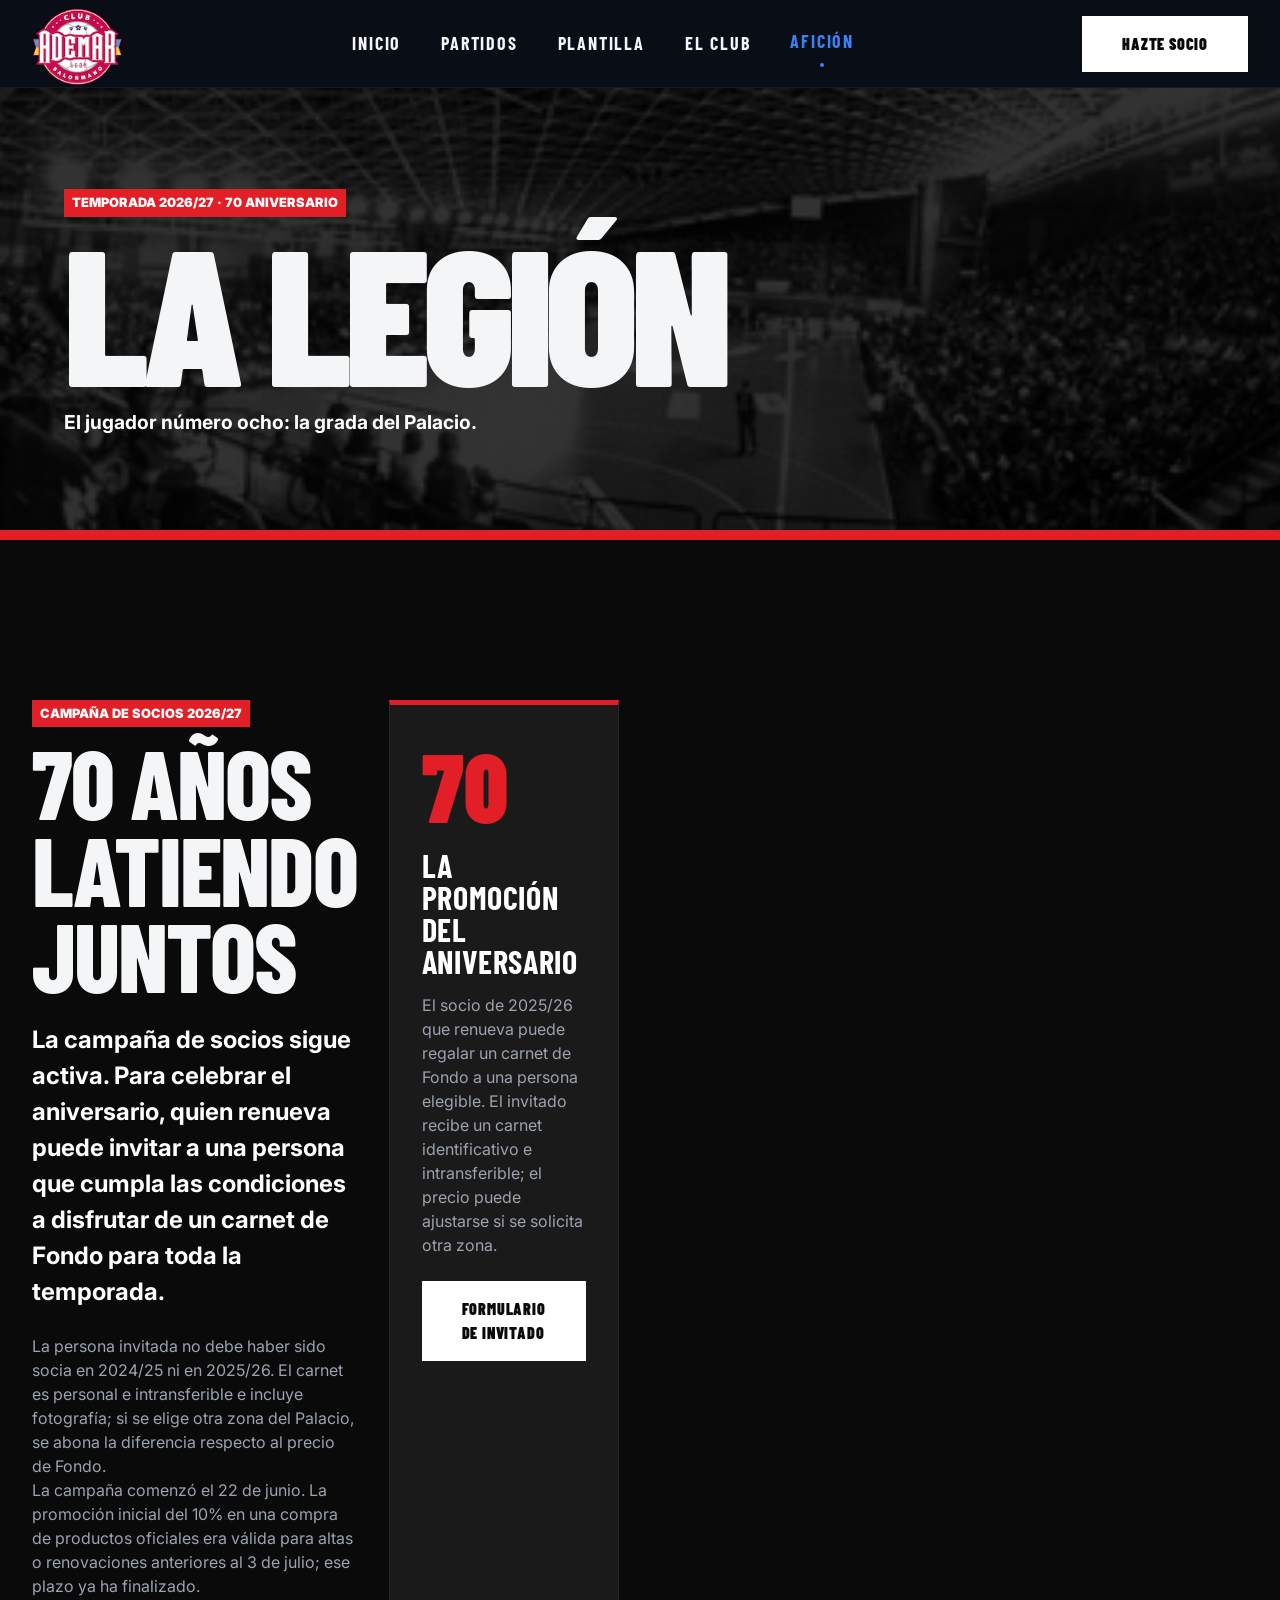
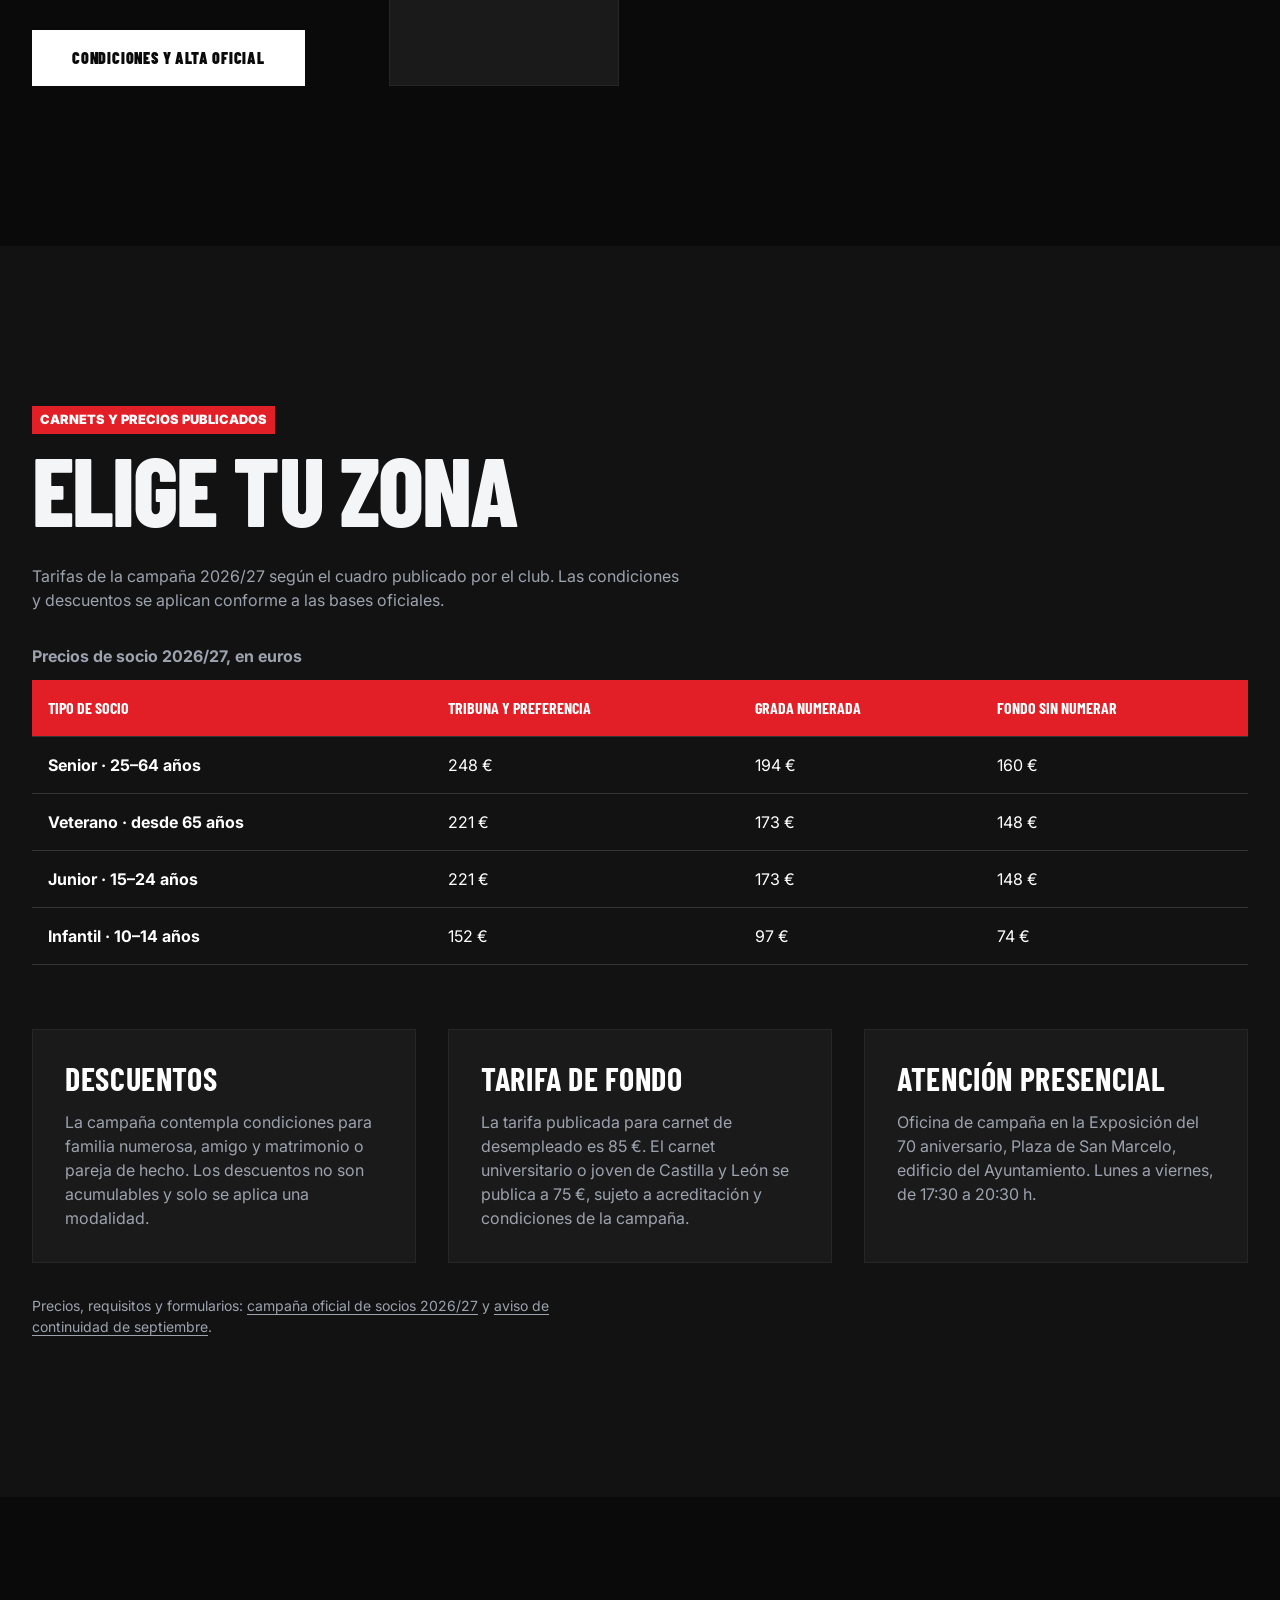
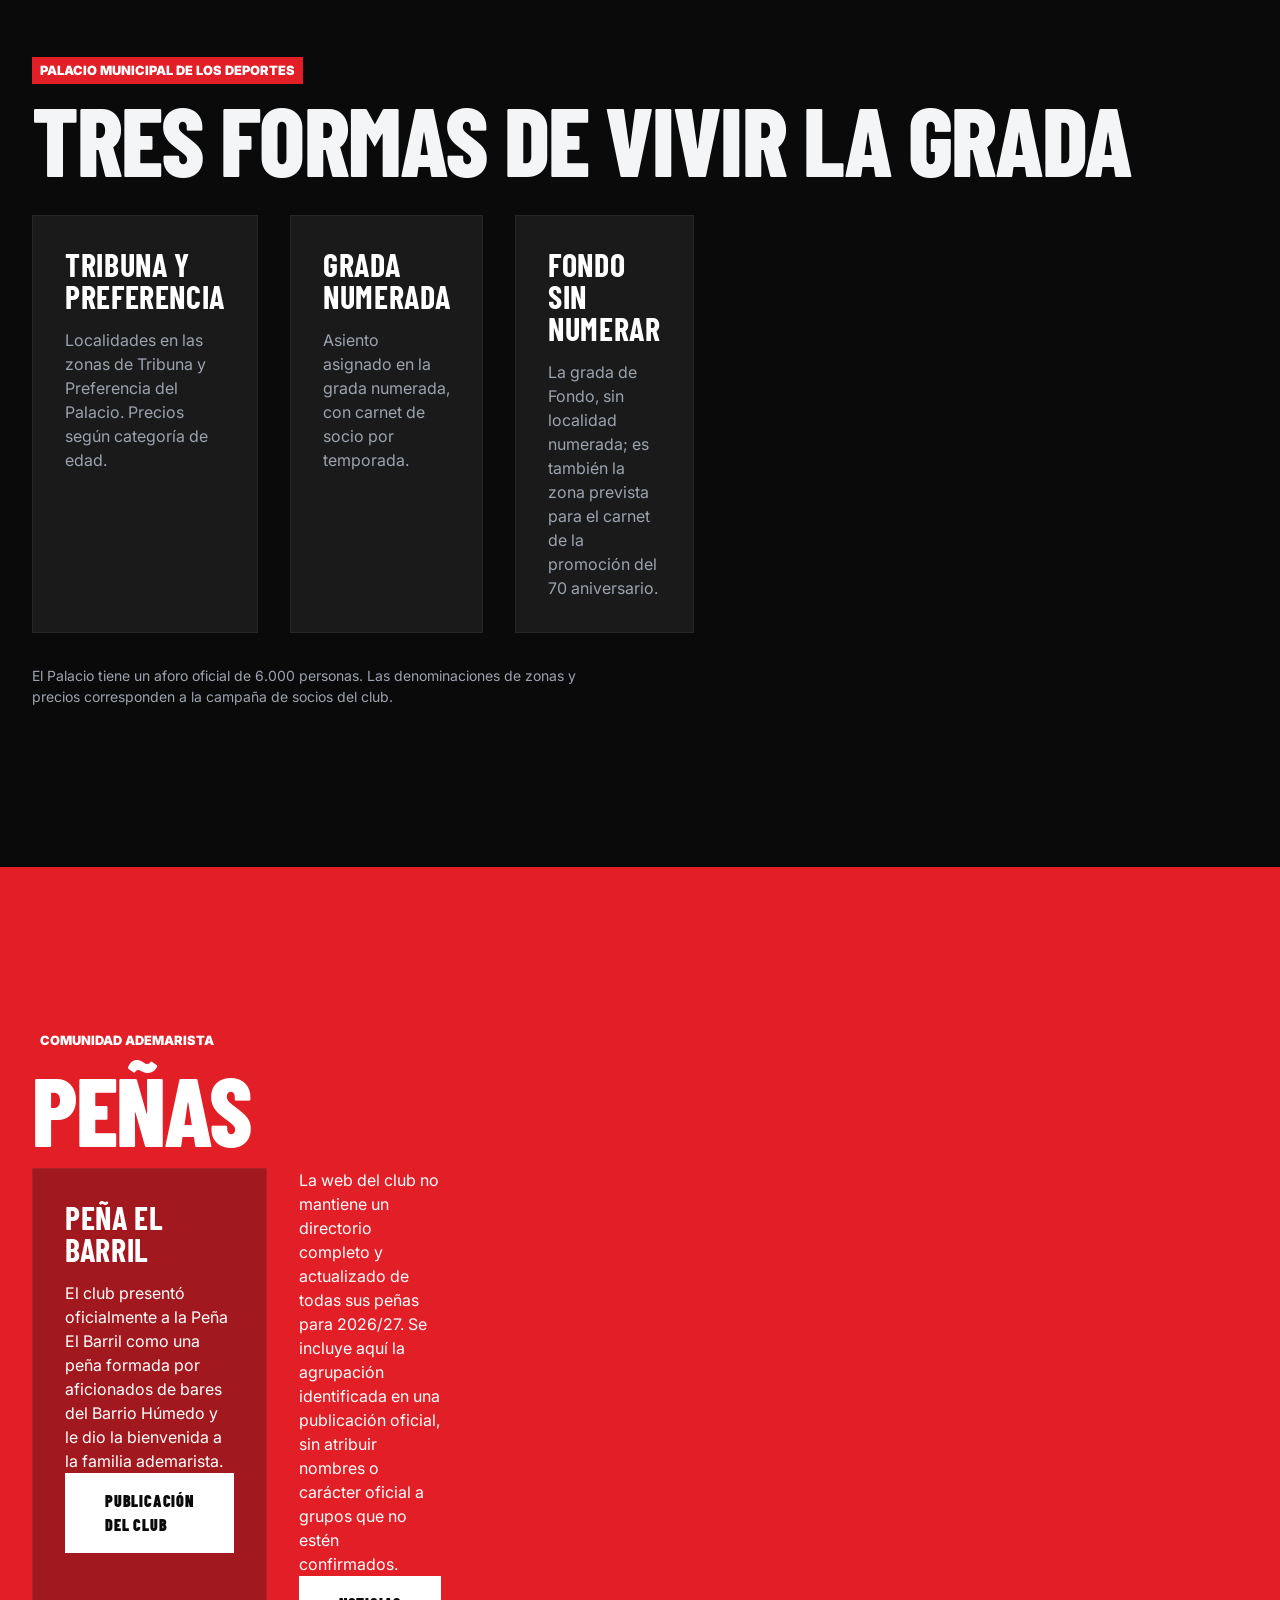
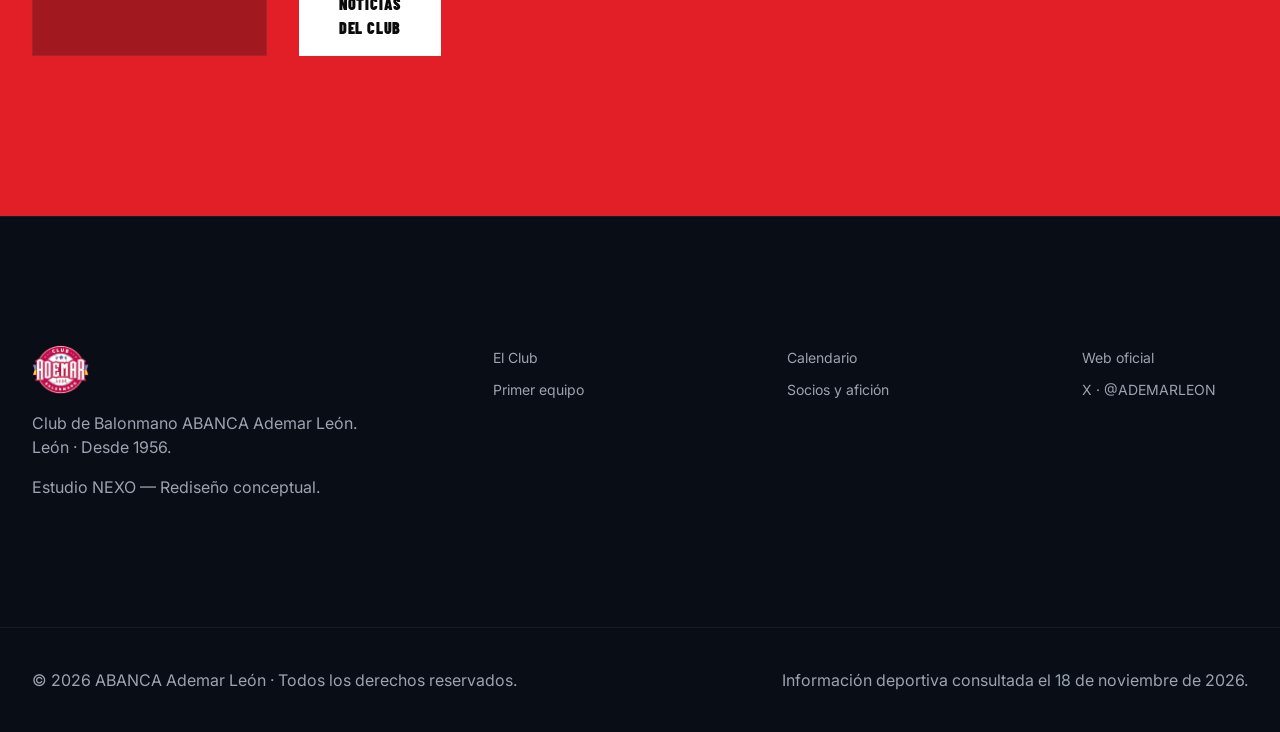
==== aficion.html @ 02a6c071 "feat(web): completar páginas del Ademar para la temporada 2026/27" ====
<!DOCTYPE html>
<html lang="es">
<head>
    <meta charset="UTF-8">
    <meta name="viewport" content="width=device-width, initial-scale=1.0">
    <meta name="description" content="Campaña de socios 2026/27, zonas del Palacio y afición del ABANCA Ademar León.">
    <title>AFICIÓN | ABANCA ADEMAR LEÓN</title>
    <link rel="preconnect" href="https://fonts.googleapis.com">
    <link rel="preconnect" href="https://fonts.gstatic.com" crossorigin>
    <link href="https://fonts.googleapis.com/css2?family=Barlow+Condensed:ital,wght@0,900;1,900&family=Inter:wght@400;700;900&display=swap" rel="stylesheet">
    <link rel="stylesheet" href="css/main.css">
    <link rel="stylesheet" href="css/components.css">
    <link rel="stylesheet" href="css/responsive.css">
    <link rel="stylesheet" href="css/elite.css">
</head>
<body class="elite-mode">
    <header class="site-header">
        <div class="header-container">
            <a href="index.html" class="logo-link" aria-label="ABANCA Ademar León, inicio">
                <img src="assets/images/logo.png" alt="Escudo del ABANCA Ademar León" class="site-logo">
            </a>
            <button class="mobile-menu-toggle" type="button" aria-controls="main-navigation" aria-expanded="false" aria-label="Abrir menú de navegación">
                <span class="menu-icon" aria-hidden="true"></span>
            </button>
            <nav class="main-nav" id="main-navigation" aria-label="Navegación principal">
                <ul class="nav-list">
                    <li><a href="index.html">Inicio</a></li>
                    <li><a href="partidos.html">Partidos</a></li>
                    <li><a href="plantilla-equipo.html">Plantilla</a></li>
                    <li><a href="club.html">El Club</a></li>
                    <li><a href="aficion.html" class="is-active" aria-current="page">Afición</a></li>
                </ul>
            </nav>
            <div class="header-actions">
                <a href="aficion.html" class="btn-elite">Hazte socio</a>
            </div>
        </div>
    </header>

    <main>
        <section class="hero-elite-sm">
            <div class="hero-bg-overlay" aria-hidden="true"></div>
            <img src="assets/images/palacio-deportes.jpg" alt="" class="hero-img-full">
            <div class="hero-container">
                <p class="tag-red">TEMPORADA 2026/27 · 70 ANIVERSARIO</p>
                <h1 class="text-huge">LA LEGIÓN</h1>
                <p class="hero-lead">El jugador número ocho: la grada del Palacio.</p>
            </div>
        </section>

        <section class="section-padding" aria-labelledby="membership-title">
            <div class="section-container">
                <div class="magazine-grid">
                    <div class="span-6">
                        <p class="tag-red">CAMPAÑA DE SOCIOS 2026/27</p>
                        <h2 class="text-title mb-sm" id="membership-title">70 AÑOS LATIENDO JUNTOS</h2>
                        <p class="lead-elite">La campaña de socios sigue activa. Para celebrar el aniversario, quien renueva puede invitar a una persona que cumpla las condiciones a disfrutar de un carnet de Fondo para toda la temporada.</p>
                        <p>La persona invitada no debe haber sido socia en 2024/25 ni en 2025/26. El carnet es personal e intransferible e incluye fotografía; si se elige otra zona del Palacio, se abona la diferencia respecto al precio de Fondo.</p>
                        <p>La campaña comenzó el 22 de junio. La promoción inicial del 10% en una compra de productos oficiales era válida para altas o renovaciones anteriores al 3 de julio; ese plazo ya ha finalizado.</p>
                        <a href="https://www.ademar.com/campana-de-socios-2026-2027/" class="btn-elite mt-md" target="_blank" rel="noopener noreferrer">Condiciones y alta oficial</a>
                    </div>
                    <div class="span-6">
                        <article class="card-elite anniversary-card">
                            <span class="anniversary-number">70</span>
                            <h3 class="text-title-sm">LA PROMOCIÓN DEL ANIVERSARIO</h3>
                            <p>El socio de 2025/26 que renueva puede regalar un carnet de Fondo a una persona elegible. El invitado recibe un carnet identificativo e intransferible; el precio puede ajustarse si se solicita otra zona.</p>
                            <a href="https://p.berrly.com/ademarleon/registration/7356?lang=es" class="btn-elite" target="_blank" rel="noopener noreferrer">Formulario de invitado</a>
                        </article>
                    </div>
                </div>
            </div>
        </section>

        <section class="section-padding membership-section" aria-labelledby="prices-title">
            <div class="section-container">
                <p class="tag-red">CARNETS Y PRECIOS PUBLICADOS</p>
                <h2 class="text-title mb-md" id="prices-title">ELIGE TU ZONA</h2>
                <p>Tarifas de la campaña 2026/27 según el cuadro publicado por el club. Las condiciones y descuentos se aplican conforme a las bases oficiales.</p>
                <div class="table-wrap">
                    <table class="membership-table">
                        <caption>Precios de socio 2026/27, en euros</caption>
                        <thead>
                            <tr>
                                <th scope="col">Tipo de socio</th>
                                <th scope="col">Tribuna y Preferencia</th>
                                <th scope="col">Grada Numerada</th>
                                <th scope="col">Fondo sin numerar</th>
                            </tr>
                        </thead>
                        <tbody>
                            <tr><th scope="row">Senior · 25–64 años</th><td>248 €</td><td>194 €</td><td>160 €</td></tr>
                            <tr><th scope="row">Veterano · desde 65 años</th><td>221 €</td><td>173 €</td><td>148 €</td></tr>
                            <tr><th scope="row">Junior · 15–24 años</th><td>221 €</td><td>173 €</td><td>148 €</td></tr>
                            <tr><th scope="row">Infantil · 10–14 años</th><td>152 €</td><td>97 €</td><td>74 €</td></tr>
                        </tbody>
                    </table>
                </div>
                <div class="magazine-grid discount-grid">
                    <article class="span-4 card-elite">
                        <h3 class="text-title-sm">DESCUENTOS</h3>
                        <p>La campaña contempla condiciones para familia numerosa, amigo y matrimonio o pareja de hecho. Los descuentos no son acumulables y solo se aplica una modalidad.</p>
                    </article>
                    <article class="span-4 card-elite">
                        <h3 class="text-title-sm">TARIFA DE FONDO</h3>
                        <p>La tarifa publicada para carnet de desempleado es 85 €. El carnet universitario o joven de Castilla y León se publica a 75 €, sujeto a acreditación y condiciones de la campaña.</p>
                    </article>
                    <article class="span-4 card-elite">
                        <h3 class="text-title-sm">ATENCIÓN PRESENCIAL</h3>
                        <p>Oficina de campaña en la Exposición del 70 aniversario, Plaza de San Marcelo, edificio del Ayuntamiento. Lunes a viernes, de 17:30 a 20:30 h.</p>
                    </article>
                </div>
                <p class="source-note">Precios, requisitos y formularios: <a href="https://www.ademar.com/campana-de-socios-2026-2027/" target="_blank" rel="noopener noreferrer">campaña oficial de socios 2026/27</a> y <a href="https://www.ademar.com/continuamos-con-la-campana-de-socios-2026-2027/" target="_blank" rel="noopener noreferrer">aviso de continuidad de septiembre</a>.</p>
            </div>
        </section>

        <section class="section-padding" aria-labelledby="stands-title">
            <div class="section-container">
                <p class="tag-red">PALACIO MUNICIPAL DE LOS DEPORTES</p>
                <h2 class="text-title mb-md" id="stands-title">TRES FORMAS DE VIVIR LA GRADA</h2>
                <div class="magazine-grid">
                    <article class="span-4 card-elite">
                        <h3 class="text-title-sm">TRIBUNA Y PREFERENCIA</h3>
                        <p>Localidades en las zonas de Tribuna y Preferencia del Palacio. Precios según categoría de edad.</p>
                    </article>
                    <article class="span-4 card-elite">
                        <h3 class="text-title-sm">GRADA NUMERADA</h3>
                        <p>Asiento asignado en la grada numerada, con carnet de socio por temporada.</p>
                    </article>
                    <article class="span-4 card-elite">
                        <h3 class="text-title-sm">FONDO SIN NUMERAR</h3>
                        <p>La grada de Fondo, sin localidad numerada; es también la zona prevista para el carnet de la promoción del 70 aniversario.</p>
                    </article>
                </div>
                <p class="source-note">El Palacio tiene un aforo oficial de 6.000 personas. Las denominaciones de zonas y precios corresponden a la campaña de socios del club.</p>
            </div>
        </section>

        <section class="section-padding bg-red" aria-labelledby="peñas-title">
            <div class="section-container">
                <p class="tag-red">COMUNIDAD ADEMARISTA</p>
                <h2 class="text-title text-white" id="peñas-title">PEÑAS</h2>
                <div class="magazine-grid">
                    <article class="span-6 card-elite peña-card">
                        <h3 class="text-title-sm text-white">PEÑA EL BARRIL</h3>
                        <p class="text-white">El club presentó oficialmente a la Peña El Barril como una peña formada por aficionados de bares del Barrio Húmedo y le dio la bienvenida a la familia ademarista.</p>
                        <a href="https://www.ademar.com/pena-el-barril-nueva-pena-del-abanca-ademar-bienvenidos/" class="btn-elite" target="_blank" rel="noopener noreferrer">Publicación del club</a>
                    </article>
                    <div class="span-6">
                        <p class="text-white">La web del club no mantiene un directorio completo y actualizado de todas sus peñas para 2026/27. Se incluye aquí la agrupación identificada en una publicación oficial, sin atribuir nombres o carácter oficial a grupos que no estén confirmados.</p>
                        <a href="https://www.ademar.com/noticias/" class="btn-elite" target="_blank" rel="noopener noreferrer">Noticias del club</a>
                    </div>
                </div>
            </div>
        </section>
    </main>

    <footer class="site-footer">
        <div class="footer-container">
            <div class="footer-brand">
                <a href="index.html" aria-label="Volver al inicio">
                    <img src="assets/images/logo.png" alt="ABANCA Ademar León" style="max-height: 50px;">
                </a>
                <p>Club de Balonmano ABANCA Ademar León.<br>León · Desde 1956.</p>
                <p>Estudio NEXO — Rediseño conceptual.</p>
            </div>
            <ul class="footer-list">
                <li><a href="club.html">El Club</a></li>
                <li><a href="plantilla-equipo.html">Primer equipo</a></li>
            </ul>
            <ul class="footer-list">
                <li><a href="partidos.html">Calendario</a></li>
                <li><a href="aficion.html">Socios y afición</a></li>
            </ul>
            <ul class="footer-list">
                <li><a href="https://www.ademar.com/" target="_blank" rel="noopener noreferrer">Web oficial</a></li>
                <li><a href="https://twitter.com/ADEMARLEON" target="_blank" rel="noopener noreferrer">X · @ADEMARLEON</a></li>
            </ul>
        </div>
        <div class="footer-bottom">
            <p>© <span data-current-year>2026</span> ABANCA Ademar León · Todos los derechos reservados.</p>
            <p>Información deportiva consultada el 18 de noviembre de 2026.</p>
        </div>
    </footer>

    <style>
        .hero-elite-sm { min-height: 60vh; position: relative; display: flex; align-items: center; overflow: hidden; border-bottom: 10px solid var(--color-red); }
        .hero-img-full { position: absolute; inset: 0; width: 100%; height: 100%; object-fit: cover; z-index: -1; filter: grayscale(1) brightness(0.4); }
        .hero-bg-overlay { position: absolute; inset: 0; background: rgba(0,0,0,0.5); z-index: 1; }
        .hero-container { position: relative; z-index: 2; width: 100%; padding: 9rem 5% 3rem; }
        .hero-lead { color: var(--color-white); font-size: 1.2rem; font-weight: 700; margin-top: 1rem; }
        .tag-red { background: var(--color-red); color: white; padding: 0.25rem 0.5rem; font-size: 0.8rem; font-weight: 900; display: inline-block; margin-bottom: 0.75rem; }
        .mb-sm { margin-bottom: 1.5rem; }
        .mb-md { margin-bottom: 2rem; }
        .mt-md { margin-top: 2rem; display: inline-block; }
        .lead-elite { font-size: clamp(1.15rem, 2vw, 1.5rem); font-weight: 700; color: var(--color-white); margin-bottom: 1.5rem; }
        .text-title-sm { font-family: var(--font-display); font-size: 2rem; line-height: 1; margin-bottom: 1rem; color: var(--color-white); }
        .anniversary-card { height: 100%; border-top: 5px solid var(--color-red); }
        .anniversary-number { display: block; font-family: var(--font-display); font-size: 6rem; font-weight: 900; color: var(--color-red); line-height: 1; }
        .anniversary-card h3 { margin: 1rem 0; }
        .anniversary-card .btn-elite { margin-top: 1.5rem; }
        .membership-section { background: #121212; }
        .table-wrap { width: 100%; overflow-x: auto; margin: 2rem 0 4rem; }
        .membership-table { width: 100%; border-collapse: collapse; min-width: 600px; color: var(--color-white); text-align: left; }
        .membership-table caption { text-align: left; font-weight: 700; margin-bottom: 0.75rem; color: var(--color-text-muted); }
        .membership-table th, .membership-table td { border-bottom: 1px solid rgba(255,255,255,0.15); padding: 1rem; }
        .membership-table thead th { background: var(--color-red); color: var(--color-white); font-family: var(--font-display); text-transform: uppercase; }
        .membership-table tbody th { font-weight: 700; }
        .discount-grid { margin-top: 3rem; }
        .discount-grid .span-4 { grid-column: span 4; }
        .source-note { margin-top: 2rem; font-size: 0.875rem; }
        .source-note a { text-decoration: underline; text-underline-offset: 0.2em; }
        .bg-red { background: var(--color-red); }
        .peña-card { background: rgba(10,10,10,0.3); }
        @media(max-width: 900px) { .span-6, .discount-grid .span-4, .span-4 { grid-column: span 12; } .hero-elite-sm { min-height: 50vh; } }
    </style>
    <script src="js/main.js" defer></script>
</body>
</html>
---- css/main.css ----
/* ==========================================================================
   NEXO | ABANCA Ademar León - Rediseño Conceptual
   Archivo: main.css
   Propósito: Variables globales, reset moderno y estilos base de tipografía.
   ========================================================================== */

@import url('https://fonts.googleapis.com/css2?family=Barlow+Condensed:wght@400;500;600;700;800;900&family=Inter:wght@300;400;500;600;700;800&display=swap');

:root {
  /* Paleta de Colores */
  --color-bg-main: #101827;      /* Midnight Navy */
  --color-bg-darker: #080D16;    /* Negro profundo */
  --color-brand-blue: #174B91;   /* Ademar Blue */
  --color-text-light: #F4F5F7;   /* Off White */
  --color-text-muted: #9CA3AF;   /* Steel Grey - Adjusted for contrast */
  --color-live: #ef4444;

  /* Tipografías */
  --font-heading: 'Barlow Condensed', sans-serif;
  --font-body: 'Inter', sans-serif;

  /* Escala de Espaciados (Layout Editorial y Geométrico) */
  --space-xs: 0.5rem;
  --space-sm: 1rem;
  --space-md: 2.5rem;
  --space-lg: 5rem;
  --space-xl: 8rem;
  --space-xxl: 12rem;

  /* Contenedores y Layout */
  --container-max-width: 1440px;
  --container-padding: 2rem;
  --grid-gap: 2rem;

  /* Transiciones */
  --transition-fast: 0.2s ease-in-out;
  --transition-smooth: 0.4s cubic-bezier(0.16, 1, 0.3, 1);
  --transition-slow: 0.8s cubic-bezier(0.16, 1, 0.3, 1);
}

/* ==========================================================================
   RESET MODERNO
   ========================================================================== */
*,
*::before,
*::after {
  box-sizing: border-box;
  margin: 0;
  padding: 0;
}

html {
  font-size: 100%;
  scroll-behavior: smooth;
}

/* Respeto a las preferencias del usuario (Accesibilidad) */
@media (prefers-reduced-motion: reduce) {
  html:focus-within {
    scroll-behavior: auto;
  }
  *,
  *::before,
  *::after {
    animation-duration: 0.01ms !important;
    animation-iteration-count: 1 !important;
    transition-duration: 0.01ms !important;
    scroll-behavior: auto !important;
  }
}

body {
  background-color: var(--color-bg-main);
  color: var(--color-text-light);
  font-family: var(--font-body);
  font-size: 1rem; /* Base ajustada para diseño editorial */
  line-height: 1.6;
  -webkit-font-smoothing: antialiased;
  -moz-osx-font-smoothing: grayscale;
  overflow-x: hidden;
}

img,
picture,
svg,
video {
  display: block;
  max-width: 100%;
  height: auto;
  font-style: italic; /* Para el texto alternativo si la imagen falla */
  shape-margin: 1rem;
}

ul,
ol {
  list-style: none;
}

button,
input,
textarea,
select {
  font: inherit;
  color: inherit;
  background: none;
  border: none;
}

/* ==========================================================================
   TIPOGRAFÍA BASE (Estética Editorial Deportiva)
   ========================================================================== */

/* Selección de texto personalizada */
::selection {
  background-color: var(--color-brand-blue);
  color: var(--color-text-light);
}

/* Scrollbar personalizado para estética dark premium */
::-webkit-scrollbar {
  width: 10px;
}

::-webkit-scrollbar-track {
  background: var(--color-bg-darker);
}

::-webkit-scrollbar-thumb {
  background: #253347;
  border: 2px solid var(--color-bg-darker);
}

::-webkit-scrollbar-thumb:hover {
  background: var(--color-brand-blue);
}

h1,
h2,
h3,
h4,
h5,
h6 {
  font-family: var(--font-heading);
  text-transform: uppercase;
  font-weight: 700;
  line-height: 0.95;
  color: var(--color-text-light);
  margin-bottom: var(--space-sm);
  letter-spacing: 0.02em;
  overflow-wrap: break-word;
}

/* Contundencia en titulares (Escala fluida para responsive nativo) */
h1 {
  font-size: clamp(4rem, 8vw, 8rem);
  font-weight: 900; /* Extra impacto */
  letter-spacing: 0.01em;
}

h2 {
  font-size: clamp(2.5rem, 5vw, 4.5rem);
}

h3 {
  font-size: clamp(1.75rem, 3vw, 2.5rem);
}

h4 {
  font-size: clamp(1.25rem, 2vw, 1.75rem);
  letter-spacing: 0.05em;
  color: var(--color-text-muted); /* Jerarquía secundaria en subtítulos */
}

p {
  color: var(--color-text-muted);
  max-width: 65ch; /* Ancho de lectura óptimo editorial */
  font-weight: 400;
}

a {
  color: inherit;
  text-decoration: none;
  transition: color var(--transition-fast);
}

/* Estados de foco accesibles pero de diseño limpio */
:focus-visible {
  outline: 2px solid var(--color-brand-blue);
  outline-offset: 4px;
}

/* ==========================================================================
   ELEMENTOS DE DISEÑO GEOMÉTRICO (Globales)
   ========================================================================== */

/* Líneas divisorias contundentes para el look editorial */
hr {
  border: none;
  height: 1px;
  background-color: var(--color-text-muted);
  opacity: 0.2;
  margin: var(--space-lg) 0;
}

/* Texto destacado */
strong,
b {
  font-weight: 600;
  color: var(--color-text-light);
}
---- css/components.css ----
/* ==========================================================================
   NEXO | ABANCA Ademar León - Rediseño Conceptual
   Archivo: components.css
   Propósito: Estilos visuales de componentes reutilizables, micro-layouts 
              y estados de interacción. (Sin media queries)
   ========================================================================== */

/* ==========================================================================
   A. BOTONES
   ========================================================================== */

.btn {
  display: inline-flex;
  align-items: center;
  justify-content: center;
  padding: 1rem 2rem;
  font-family: var(--font-heading);
  font-size: 1.125rem;
  font-weight: 700;
  text-transform: uppercase;
  letter-spacing: 0.05em;
  line-height: 1;
  text-decoration: none;
  border-radius: 0; /* Estética rectangular y contundente */
  cursor: pointer;
  border: 1px solid transparent;
  /* Transiciones específicas en lugar de 'all' por rendimiento y control */
  transition: background-color var(--transition-fast),
              color var(--transition-fast),
              border-color var(--transition-fast);
}

.btn-primary {
  background-color: var(--color-brand-blue);
  color: var(--color-text-light);
}

.btn-primary:hover,
.btn-primary:active {
  background-color: var(--color-text-light);
  color: var(--color-bg-main);
}

.btn-secondary {
  background-color: var(--color-bg-darker);
  color: var(--color-text-light);
  border-color: var(--color-bg-darker);
}

.btn-secondary:hover,
.btn-secondary:active {
  background-color: transparent;
  border-color: var(--color-text-light);
}

.btn-outline {
  background-color: transparent;
  color: var(--color-text-light);
  border-color: var(--color-text-muted);
}

.btn-outline:hover,
.btn-outline:active {
  border-color: var(--color-text-light);
  background-color: var(--color-text-light);
  color: var(--color-bg-main);
}

.btn-outline-light {
  background-color: transparent;
  color: var(--color-text-light);
  border-color: var(--color-text-light);
}

.btn-outline-light:hover,
.btn-outline-light:active {
  background-color: var(--color-text-light);
  color: var(--color-bg-main);
}

/* Accesibilidad explícita para botones */
.btn:focus-visible {
  outline: 2px solid var(--color-brand-blue);
  outline-offset: 4px;
}

/* ==========================================================================
   B. NAVEGACIÓN (Estética NEXO | Beyond the Game)
   ========================================================================== */

.site-header {
  height: 88px;
  display: flex;
  align-items: center;
  background-color: var(--color-bg-darker);
  border-bottom: 1px solid rgba(255, 255, 255, 0.05);
  transition: transform var(--transition-smooth), 
              background-color var(--transition-smooth),
              height var(--transition-smooth);
}

.site-header.is-scrolled {
  height: 72px;
  background-color: rgba(8, 13, 22, 0.98);
  backdrop-filter: blur(20px);
}

.logo-link {
  display: flex;
  align-items: center;
  height: 100%;
  padding-top: 8px; /* Aire superior para el escudo */
}

.site-logo {
  height: 100%; /* El logo escala con el contenedor */
  max-height: 80px; /* Tamaño máximo para evitar desproporción */
  width: auto;
  object-fit: contain;
  transition: max-height var(--transition-smooth);
}

.site-header.is-scrolled .site-logo {
  max-height: 56px;
}

.nav-list {
  display: flex;
  gap: var(--space-md);
  align-items: center;
}

.nav-list a {
  font-family: var(--font-heading);
  font-size: 1.125rem;
  font-weight: 700;
  text-transform: uppercase;
  letter-spacing: 0.1em;
  color: var(--color-text-light);
  position: relative;
  padding: 0.5rem 0;
  display: inline-block;
  /* Micro-interacción: desplazamiento vertical sutil con curva Emil Kowalski */
  transition: transform var(--transition-smooth), 
              color var(--transition-smooth);
}

.nav-list a:hover,
.nav-list a.is-active {
  color: var(--color-brand-blue);
  transform: translateY(-2px);
}

/* Indicador de sección activa (punto minimalista en lugar de línea) */
.nav-list a.is-active::after {
  content: '';
  position: absolute;
  bottom: -4px;
  left: 50%;
  transform: translateX(-50%);
  width: 4px;
  height: 4px;
  background-color: var(--color-brand-blue);
  border-radius: 50%;
}

.header-actions {
  display: flex;
  align-items: center;
  gap: var(--space-sm);
}

.header-actions .btn-primary {
  padding: 0.75rem 1.5rem;
  font-size: 1rem;
}

.view-all-link {
  font-family: var(--font-heading);
  font-size: 1.125rem;
  font-weight: 600;
  text-transform: uppercase;
  letter-spacing: 0.05em;
  color: var(--color-brand-blue);
  display: inline-flex;
  align-items: center;
  gap: 0.5rem;
  transition: gap var(--transition-fast), color var(--transition-fast);
}

.view-all-link:hover {
  color: var(--color-text-light);
  gap: 0.75rem; /* Efecto microinteracción flecha */
}

/* Botón menú móvil (Posicionamiento absoluto para pseudoelementos) */
.mobile-menu-toggle {
  position: relative;
  width: 40px;
  height: 40px;
  display: flex;
  justify-content: center;
  align-items: center;
  cursor: pointer;
  background: transparent;
  border: none;
}

.mobile-menu-toggle:focus-visible {
  outline: 2px solid var(--color-brand-blue);
  outline-offset: 2px;
}

.menu-icon {
  position: relative;
  display: block;
  width: 24px;
  height: 2px;
  background-color: var(--color-text-light);
  transition: background-color var(--transition-fast);
}

.menu-icon::before,
.menu-icon::after {
  content: '';
  position: absolute;
  left: 0;
  width: 24px;
  height: 2px;
  background-color: var(--color-text-light);
  transition: transform var(--transition-fast);
}

.menu-icon::before {
  top: -8px;
}

.menu-icon::after {
  top: 8px;
}

/* ==========================================================================
   C. ETIQUETAS Y BADGES
   ========================================================================== */

.hero-subtitle,
.news-category,
.match-competition {
  display: inline-block;
  font-family: var(--font-body);
  font-size: 0.75rem;
  font-weight: 700;
  text-transform: uppercase;
  letter-spacing: 0.1em;
  color: var(--color-brand-blue);
  margin-bottom: var(--space-xs);
}

/* Variación específica para destacar competiciones */
.match-competition {
  padding: 0.25rem 0.75rem;
  background-color: var(--color-bg-darker);
  border-left: 2px solid var(--color-brand-blue);
}

/* ==========================================================================
   D. TARJETAS (Estilo Editorial, sin bordes redondeados ni sombras)
   ========================================================================== */

.news-card {
  display: flex;
  flex-direction: column;
  gap: var(--space-sm);
}

.news-link {
  display: block;
  color: inherit;
  outline: none;
}

.news-link:focus-visible {
  outline: 2px solid var(--color-brand-blue);
  outline-offset: 4px;
}

.news-image-wrapper {
  position: relative;
  overflow: hidden;
  background-color: var(--color-bg-darker);
  width: 100%;
}

.news-image {
  width: 100%;
  height: 100%;
  object-fit: cover;
  transition: transform var(--transition-slow);
}

/* Proporciones de imagen */
.featured-news .news-image-wrapper {
  aspect-ratio: 4 / 3;
}

.secondary-news .news-image-wrapper {
  aspect-ratio: 16 / 9;
}

.news-content {
  display: flex;
  flex-direction: column;
  align-items: flex-start;
}

.news-headline {
  margin-bottom: var(--space-xs);
  transition: color var(--transition-fast);
}

.news-date {
  font-family: var(--font-body);
  font-size: 0.875rem;
  color: var(--color-text-muted);
  margin-top: auto;
  padding-top: var(--space-xs);
}

/* ==========================================================================
   E. COMPONENTES DEPORTIVOS (Con modificadores de estado)
   ========================================================================== */

.match-card {
  display: flex;
  flex-direction: column;
  align-items: center;
  justify-content: center;
  gap: var(--space-md);
  padding: var(--space-md) 0;
  border-top: 1px solid rgba(133, 141, 154, 0.2);
  border-bottom: 1px solid rgba(133, 141, 154, 0.2);
  margin-bottom: var(--space-md);
  transition: border-color var(--transition-fast);
}

.match-team {
  display: flex;
  flex-direction: column;
  align-items: center;
  text-align: center;
  gap: var(--space-sm);
}

.team-shield {
  width: 80px;
  height: 80px;
  object-fit: contain;
  /* Sombra eliminada para un aspecto más limpio y plano */
}

.team-name {
  font-family: var(--font-heading);
  font-size: 1.5rem;
  margin-bottom: 0;
}

.match-details {
  display: flex;
  flex-direction: column;
  align-items: center;
  text-align: center;
  gap: var(--space-xs);
}

.match-status {
  font-family: var(--font-heading);
  font-size: 3rem;
  font-weight: 900;
  line-height: 1;
  margin: var(--space-xs) 0;
  transition: color var(--transition-fast);
}

.match-date,
.match-venue {
  font-size: 0.875rem;
  color: var(--color-text-muted);
  text-transform: uppercase;
  letter-spacing: 0.05em;
}

.match-date {
  font-weight: 700;
  color: var(--color-text-light);
}

/* Modificadores de Estado del Partido */

/* Estado por defecto (Próximo partido - .is-upcoming) */
.match-card.is-upcoming .match-status {
  color: var(--color-brand-blue);
}

/* Partido en directo (.is-live) */
.match-card.is-live {
  border-color: rgba(239, 68, 68, 0.4); /* Acento sutil en los bordes */
}
.match-card.is-live .match-status {
  color: var(--color-live); /* Rojo alerta estandarizado para eventos en vivo */
}
.match-card.is-live .match-date {
  color: var(--color-live);
}

/* Partido finalizado (.is-finished) */
.match-card.is-finished {
  opacity: 0.8;
}
.match-card.is-finished .match-status {
  color: var(--color-text-light);
}
.match-card.is-finished .match-date {
  color: var(--color-text-muted);
}

/* ==========================================================================
   F. ELEMENTOS DECORATIVOS
   ========================================================================== */

/* Cabeceras de sección con acento geométrico */
.section-header {
  margin-bottom: var(--space-md);
  display: flex;
  flex-direction: column;
  align-items: center;
  text-align: center;
}

.section-header.align-left {
  align-items: flex-start;
  text-align: left;
}

.section-heading {
  position: relative;
  padding-bottom: var(--space-sm);
}

/* Línea de acento bajo los titulares de sección */
.section-heading::after {
  content: '';
  position: absolute;
  bottom: 0;
  left: 50%;
  transform: translateX(-50%);
  width: 60px;
  height: 4px;
  background-color: var(--color-brand-blue);
}

.section-header.align-left .section-heading::after {
  left: 0;
  transform: none;
}

/* Listas del Footer */
.footer-list,
.legal-list {
  display: flex;
  flex-direction: column;
  gap: var(--space-xs);
}

.footer-list a,
.legal-list a {
  font-size: 0.875rem;
  color: var(--color-text-muted);
  outline: none;
}

.footer-list a:hover,
.legal-list a:hover {
  color: var(--color-text-light);
}

.footer-list a:focus-visible,
.legal-list a:focus-visible {
  color: var(--color-text-light);
  text-decoration: underline;
  text-underline-offset: 4px;
}

.social-list {
  display: flex;
  gap: var(--space-sm);
}

.social-list a {
  display: flex;
  align-items: center;
  justify-content: center;
  width: 40px;
  height: 40px;
  border: 1px solid var(--color-text-muted);
  border-radius: 0;
  transition: background-color var(--transition-fast), border-color var(--transition-fast);
  outline: none;
}

.social-list a:focus-visible {
  outline: 2px solid var(--color-brand-blue);
  outline-offset: 4px;
}

.social-list a:hover {
  border-color: var(--color-text-light);
  background-color: var(--color-text-light);
}

/* Solución para iconos monocromáticos: forzar silueta negra en lugar de invertir colores.
   Así funciona correctamente si el SVG original era blanco o de color. */
.social-list a img {
  transition: filter var(--transition-fast);
}

.social-list a:hover img {
  filter: brightness(0);
}

/* ==========================================================================
   G. INTERACCIONES Y MICRO-ANIMACIONES
   ========================================================================== */

/* Efecto hover editorial en noticias */
.news-link:hover .news-image {
  transform: scale(1.03); /* Zoom sutil fotográfico */
}

.news-link:hover .news-headline {
  color: var(--color-brand-blue);
}

/* ==========================================================================
   H. ESTADOS DINÁMICOS Y MÓDULOS JS (NEXO)
   ========================================================================== */

/* Estado de header al hacer scroll */
.site-header {
  transition: background-color var(--transition-fast), box-shadow var(--transition-fast);
}

.site-header.is-scrolled {
  background-color: rgba(8, 13, 22, 0.98);
  box-shadow: 0 8px 30px rgba(0, 0, 0, 0.45);
}

/* Animación botón hamburguesa -> X */
.mobile-menu-toggle[aria-expanded="true"] .menu-icon {
  background-color: transparent;
}

.mobile-menu-toggle[aria-expanded="true"] .menu-icon::before {
  top: 0;
  transform: rotate(45deg);
}

.mobile-menu-toggle[aria-expanded="true"] .menu-icon::after {
  top: 0;
  transform: rotate(-45deg);
}

/* Cuenta atrás del próximo partido */
.match-countdown {
  display: inline-flex;
  align-items: center;
  gap: 0.75rem;
  margin-top: var(--space-xs);
  padding: 0.4rem 0.9rem;
  background-color: var(--color-bg-darker);
  border: 1px solid rgba(133, 141, 154, 0.25);
  font-family: var(--font-heading);
  font-size: 1.125rem;
  font-weight: 700;
  letter-spacing: 0.06em;
  text-transform: uppercase;
  color: var(--color-text-light);
}

.match-countdown[hidden] {
  display: none;
}

.countdown-unit {
  display: inline-flex;
  align-items: baseline;
  gap: 0.25rem;
}

.countdown-value {
  color: var(--color-brand-blue);
  font-size: 1.35rem;
  font-weight: 900;
}

.countdown-label {
  font-size: 0.75rem;
  color: var(--color-text-muted);
}

.countdown-sep {
  color: rgba(133, 141, 154, 0.4);
}

/* Animaciones de aparición progresiva (Intersection Observer) */
.js-enabled [data-reveal] {
  opacity: 0;
  transform: translateY(20px);
  transition: opacity var(--transition-smooth), transform var(--transition-smooth);
}

.js-enabled [data-reveal].is-revealed {
  opacity: 1;
  transform: translateY(0);
}

@media (prefers-reduced-motion: reduce) {
  .js-enabled [data-reveal] {
    opacity: 1;
    transform: none;
  }
}

/* Modal editorial para integraciones externas */
.nexo-modal {
  position: fixed;
  inset: 0;
  z-index: 200;
  display: flex;
  align-items: center;
  justify-content: center;
  padding: var(--space-sm);
}

.nexo-modal[hidden] {
  display: none;
}

.nexo-modal-backdrop {
  position: absolute;
  inset: 0;
  background-color: rgba(8, 13, 22, 0.85);
  backdrop-filter: blur(6px);
}

.nexo-modal-dialog {
  position: relative;
  z-index: 1;
  width: 100%;
  max-width: 520px;
  background-color: var(--color-bg-main);
  border: 1px solid rgba(133, 141, 154, 0.25);
  border-top: 4px solid var(--color-brand-blue);
  padding: var(--space-md);
  box-shadow: 0 24px 60px rgba(0, 0, 0, 0.65);
}

.nexo-modal-header {
  display: flex;
  align-items: center;
  justify-content: space-between;
  margin-bottom: var(--space-sm);
}

.nexo-modal-tag {
  font-family: var(--font-body);
  font-size: 0.75rem;
  font-weight: 700;
  letter-spacing: 0.1em;
  text-transform: uppercase;
  color: var(--color-brand-blue);
}

.nexo-modal-close {
  width: 36px;
  height: 36px;
  display: inline-flex;
  align-items: center;
  justify-content: center;
  font-size: 1.75rem;
  line-height: 1;
  color: var(--color-text-muted);
  cursor: pointer;
  transition: color var(--transition-fast);
}

.nexo-modal-close:hover {
  color: var(--color-text-light);
}

.nexo-modal-title {
  margin-bottom: var(--space-xs);
}

.nexo-modal-body {
  margin-bottom: var(--space-md);
  color: var(--color-text-muted);
}

.nexo-modal-actions {
  display: flex;
  justify-content: flex-end;
}
---- css/responsive.css ----
/* ==========================================================================
   NEXO | ABANCA Ademar León - Rediseño Conceptual
   Archivo: responsive.css
   Propósito: Layouts estructurales y adaptaciones responsivas para garantizar 
              una experiencia premium en todos los dispositivos.
   ========================================================================== */

/* ==========================================================================
   1. VARIABLES RESPONSIVAS Y CONTENEDORES BASE
   ========================================================================== */

/* Adaptación de la escala de espaciados para pantallas móviles */
@media (max-width: 767px) {
  :root {
    --space-md: 1.5rem;
    --space-lg: 3rem;
    --space-xl: 4rem;
    --space-xxl: 6rem;
    --container-padding: 1.25rem;
  }
}

/* Clases estructurales para centrado y márgenes (aplicando la variable --container-max-width de main.css) */
.header-container,
.section-container,
.hero-content,
.club-layout,
.fans-content,
.footer-container,
.footer-bottom {
  width: 100%;
  max-width: var(--container-max-width);
  margin: 0 auto;
  padding: 0 var(--container-padding);
}

/* ==========================================================================
   2. HEADER Y NAVEGACIÓN
   ========================================================================== */

.site-header {
  position: fixed;
  top: 0;
  left: 0;
  width: 100%;
  z-index: 100;
}

.header-container {
  display: flex;
  align-items: center;
  justify-content: space-between;
  height: 88px; /* Altura base NEXO ajustada para el escudo */
  transition: height var(--transition-smooth);
}

.header-actions {
  display: flex;
  align-items: center;
  gap: var(--space-sm);
}

/* Mobile Pequeño (Hasta 767px) */
@media (max-width: 767px) {
  .header-actions .btn {
    display: none; /* Ocultamos el CTA en móvil para dar prioridad al menú y la marca */
  }
}

/* Mobile & Tablet (Hasta 1199px) - Gestión de visibilidad del menú */
@media (max-width: 1199px) {
  .main-nav {
    position: fixed;
    top: 88px;
    left: 0;
    right: 0;
    background-color: rgba(8, 13, 22, 0.98);
    backdrop-filter: blur(15px);
    border-bottom: 1px solid rgba(133, 141, 154, 0.2);
    padding: var(--space-md) var(--container-padding);
    display: none;
  }

  .main-nav.is-open {
    display: block;
  }

  .main-nav .nav-list {
    flex-direction: column;
    align-items: flex-start;
    gap: var(--space-sm);
  }

  .main-nav .nav-list a {
    display: block;
    width: 100%;
    font-size: 1.5rem;
    padding: 0.5rem 0;
  }
}

/* Bloqueo de scroll cuando el menú móvil o modal están abiertos */
body.has-overlay-open {
  overflow: hidden;
}

/* Desktop (1200px en adelante) */
@media (min-width: 1200px) {
  .header-container {
    height: 104px; /* Expansión para dar aire al escudo oficial */
  }
  .mobile-menu-toggle {
    display: none; /* Ocultamos explícitamente el botón toggle en escritorio */
  }
  .main-nav {
    display: block; /* Revelamos la navegación principal */
  }
}

/* ==========================================================================
   3. HERO SECTION
   ========================================================================== */

.hero-section {
  position: relative;
  min-height: 100vh;
  min-height: 100svh;
  display: flex;
  align-items: center;
  padding-top: 88px; /* Sincronizado con la altura del header NEXO */
}

.hero-image-wrapper {
  position: absolute;
  inset: 0;
  z-index: 0; /* Modificado: 0 en lugar de -1 para evitar que quede oculto por el body */
}

.hero-bg-image {
  width: 100%;
  height: 100%;
  object-fit: cover;
  object-position: center top;
}

/* Capa de contraste para asegurar legibilidad tipográfica en estética oscura */
.hero-image-wrapper::after {
  content: '';
  position: absolute;
  inset: 0;
  background: linear-gradient(to right, rgba(8, 13, 22, 0.95) 0%, rgba(8, 13, 22, 0.6) 50%, rgba(8, 13, 22, 0.1) 100%);
  z-index: 1;
}

.hero-content {
  position: relative;
  z-index: 10; /* Aseguramos que el contenido tipográfico quede en la capa superior */
}

.hero-buttons {
  display: flex;
  flex-wrap: wrap;
  gap: var(--space-sm);
  margin-top: var(--space-md);
}

/* Adaptación Mobile Hero */
@media (max-width: 767px) {
  .hero-section {
    align-items: flex-end; /* Desplaza el contenido hacia abajo para lucir la foto en vertical */
    padding-bottom: var(--space-xl);
  }
  
  .hero-image-wrapper::after {
    background: linear-gradient(to top, rgba(8, 13, 22, 1) 0%, rgba(8, 13, 22, 0.5) 60%, rgba(8, 13, 22, 0.1) 100%);
  }
}

/* Adaptación Desktop Hero */
@media (min-width: 768px) {
  .hero-content {
    max-width: 70%;
    margin: 0 auto 0 0;
  }
}

/* Ajuste específico de altura a partir de Desktop */
@media (min-width: 1200px) {
  .hero-section {
    padding-top: 104px; /* Sincronizado con la altura expandida del header */
  }
}

/* ==========================================================================
   4. PRÓXIMO PARTIDO (MATCH SECTION)
   ========================================================================== */

.match-section {
  padding: var(--space-xl) 0;
}

.match-actions {
  display: flex;
  flex-wrap: wrap;
  justify-content: center;
  gap: var(--space-sm);
}

/* Adaptación Desktop / Tablet */
@media (min-width: 768px) {
  .match-card {
    flex-direction: row;
    justify-content: space-evenly;
    padding: var(--space-lg);
  }
}

/* ==========================================================================
   5. ÚLTIMAS NOTICIAS (NEWS SECTION)
   ========================================================================== */

.news-section {
  padding: var(--space-xl) 0;
  background-color: var(--color-bg-darker);
}

.section-header {
  display: flex;
  flex-direction: column;
  gap: var(--space-sm);
}

.news-grid {
  display: grid;
  gap: var(--space-md);
  grid-template-columns: 1fr;
}

/* Adaptación Header Noticias */
@media (min-width: 768px) {
  .news-section .section-header {
    flex-direction: row;
    justify-content: space-between;
    align-items: flex-end;
  }
}

/* Adaptación Tablet (Grid de 2 columnas) */
@media (min-width: 768px) and (max-width: 1199px) {
  .news-grid {
    grid-template-columns: repeat(2, 1fr);
  }
  .featured-news {
    grid-column: 1 / -1;
  }
}

/* Adaptación Desktop (Layout asimétrico editorial) */
@media (min-width: 1200px) {
  .news-grid {
    grid-template-columns: 2fr 1fr;
    grid-template-rows: auto auto;
    gap: var(--space-lg);
  }
  .featured-news {
    grid-row: 1 / 3;
    grid-column: 1 / 2;
  }
}

/* ==========================================================================
   6. EL CLUB (CLUB SECTION)
   ========================================================================== */

.club-section {
  padding: var(--space-xxl) 0;
}

.club-layout {
  display: grid;
  gap: var(--space-xl);
  grid-template-columns: 1fr;
  align-items: center;
}

.club-image-gallery {
  display: grid;
  grid-template-columns: 1fr;
  gap: var(--space-md);
}

.img-main,
.img-secondary {
  width: 100%;
  object-fit: cover;
}

.img-main {
  aspect-ratio: 4/5;
}

.img-secondary {
  aspect-ratio: 16/9;
}

/* Adaptación Desktop (Imágenes solapadas estilo revista sin riesgo de desbordamiento) */
@media (min-width: 1024px) {
  .club-layout {
    grid-template-columns: 1fr 1fr;
  }
  
  .club-image-gallery {
    /* Usamos una cuadrícula de 12 columnas x 12 filas para ubicar ambas fotos con precisión */
    grid-template-columns: repeat(12, 1fr);
    grid-template-rows: repeat(12, auto);
    gap: 0;
  }
  
  .img-main {
    grid-column: 4 / 13;
    grid-row: 1 / 10;
    aspect-ratio: 4/5;
  }
  
  .img-secondary {
    grid-column: 1 / 8;
    grid-row: 6 / 13; /* Ocupa las filas inferiores solapando a la principal */
    aspect-ratio: 4/3;
    border: 12px solid var(--color-bg-main);
    position: relative;
    z-index: 2;
  }
}

/* ==========================================================================
   7. AFICIÓN (FANS SECTION)
   ========================================================================== */

.fans-section {
  position: relative;
  display: flex;
  align-items: center;
  justify-content: center;
  min-height: 60vh;
  padding: var(--space-xxl) 0;
}

.fans-bg-wrapper {
  position: absolute;
  inset: 0;
  z-index: 0; /* Previene capas ocultas tras el body */
}

.fans-bg-wrapper::after {
  content: '';
  position: absolute;
  inset: 0;
  background: rgba(8, 13, 22, 0.75);
  z-index: 1;
}

.fans-bg {
  width: 100%;
  height: 100%;
  object-fit: cover;
}

.fans-content {
  position: relative;
  z-index: 10;
  text-align: center;
  max-width: 800px;
}

.fans-actions {
  display: flex;
  flex-wrap: wrap;
  justify-content: center;
  gap: var(--space-sm);
  margin-top: var(--space-lg);
}

/* ==========================================================================
   8. FOOTER
   ========================================================================== */

.site-footer {
  padding: var(--space-xl) 0 var(--space-md);
  background-color: var(--color-bg-darker);
  border-top: 1px solid rgba(133, 141, 154, 0.1);
}

.footer-container {
  display: grid;
  gap: var(--space-xl);
  grid-template-columns: 1fr;
}

.footer-brand {
  display: flex;
  flex-direction: column;
  gap: var(--space-sm);
  align-items: flex-start;
}

.footer-bottom {
  margin-top: var(--space-xl);
  padding-top: var(--space-md);
  border-top: 1px solid rgba(133, 141, 154, 0.1);
  display: flex;
  flex-direction: column;
  align-items: center;
  text-align: center;
  gap: var(--space-md);
}

/* Adaptación Tablet Footer */
@media (min-width: 768px) {
  .footer-container {
    grid-template-columns: repeat(2, 1fr);
  }
}

/* Adaptación Desktop Footer */
@media (min-width: 1024px) {
  .footer-container {
    grid-template-columns: 2fr 1fr 1fr 1fr;
  }
  
  .footer-bottom {
    flex-direction: row;
    justify-content: space-between;
    text-align: left;
  }
  
  .legal-list {
    flex-direction: row;
    gap: var(--space-md);
  }
}

/* ==========================================================================
   9. AJUSTES FINOS PARA PANTALLAS PEQUEÑAS (Mobile Small < 480px)
   ========================================================================== */

@media (max-width: 479px) {
  /* Pilas de botones a todo ancho para mejorar la experiencia táctil */
  .hero-buttons,
  .match-actions,
  .fans-actions {
    flex-direction: column;
    width: 100%;
  }

  .hero-buttons .btn,
  .match-actions .btn,
  .fans-actions .btn {
    width: 100%;
  }
  
  /* Ajuste tipográfico extremo para que los marcadores no desborden */
  .match-status {
    font-size: 2.25rem;
  }
}
---- css/elite.css ----
/* ==========================================================================
   NEXO ELITE | ABANCA Ademar León
   Archivo: elite.css
   Propósito: Sistema de diseño radical para estética de revista deportiva top.
   ========================================================================== */

:root {
  /* Paleta Radical */
  --color-carbon: #0A0A0A;       /* Negro Carbón Puro */
  --color-white: #FFFFFF;        /* Blanco Puro */
  --color-red: #E21E26;          /* Rojo Ademar */
  --color-blue: #174B91;         /* Azul Ademar */
  --color-blue-accent: #3b82f6;  /* Azul UI para contraste en dark mode */
  --color-red-accent: #f87171;   /* Rojo UI para contraste en dark mode */
  --color-grey-dark: #1A1A1A;    /* Gris carbón suave */
  
  /* Tipografías Display & Radicales */
  --font-display: 'Barlow Condensed', sans-serif; /* Se usará con font-stretch y tracking ajustado */
  --font-body: 'Inter', sans-serif;

  /* Sistema de Espaciados */
  --space-unit: 1rem;
  --gutter: 2rem;
  
  /* Sombras Duras (Hard Shadows) */
  --shadow-hard: 8px 8px 0px rgba(0, 0, 0, 0.2);
  --shadow-red: 8px 8px 0px var(--color-red);
}

/* Base Radical */
body {
  background-color: var(--color-carbon);
  color: var(--color-white);
  font-family: var(--font-body);
  line-height: 1.5;
  overflow-x: hidden;
}

/* Selección de texto adaptada */
.bg-white ::selection {
  background-color: var(--color-carbon);
  color: var(--color-white);
}

/* Utilidades de contraste para secciones claras */
.bg-white {
  background-color: var(--color-white);
  color: var(--color-carbon);
}

.bg-white p {
  color: #374151; /* Gray 700 para contraste AA en blanco */
}

.bg-white .text-title {
  color: var(--color-carbon);
}

/* Refuerzo de contraste en navegación */
.nav-list a:hover,
.nav-list a.is-active {
  color: var(--color-blue-accent); /* Usamos el acento para accesibilidad */
}

.nav-list a.is-active::after {
  background-color: var(--color-blue-accent);
}

/* Tipografía Masiva */
.text-huge {
  font-family: var(--font-display);
  font-weight: 900;
  font-size: clamp(5rem, 15vw, 12rem);
  line-height: 0.85;
  text-transform: uppercase;
  letter-spacing: -0.04em;
  font-stretch: 110%;
}

.text-title {
  font-family: var(--font-display);
  font-weight: 800;
  font-size: clamp(2.5rem, 8vw, 6rem);
  line-height: 0.9;
  text-transform: uppercase;
  letter-spacing: -0.02em;
}

/* Componentes Radicales */
.card-elite {
  background: var(--color-grey-dark);
  padding: var(--gutter);
  border: 1px solid rgba(255, 255, 255, 0.05);
  transition: transform 0.4s cubic-bezier(0.16, 1, 0.3, 1);
}

.card-elite:hover {
  transform: translate(-4px, -4px);
  box-shadow: var(--shadow-red);
}

.btn-elite {
  display: inline-block;
  background: var(--color-white);
  color: var(--color-carbon);
  padding: 1rem 2.5rem;
  font-family: var(--font-display);
  font-weight: 900;
  text-transform: uppercase;
  letter-spacing: 0.05em;
  transition: background 0.2s ease-out, color 0.2s ease-out;
}

.btn-elite:hover {
  background: var(--color-red);
  color: var(--color-white);
}

/* Utilidades de color forzadas para contraste AA */
.text-white { color: var(--color-white) !important; }

/* Rojo adaptativo según el fondo */
.text-red { color: #ff4d4d !important; } /* Para fondos oscuros */
.bg-white .text-red { color: var(--color-red) !important; } /* Para fondos claros */

.opacity-80 { opacity: 0.8; }
.opacity-10 { opacity: 0.1; }

/* Sombras y efectos */
.shadow-red { box-shadow: 8px 8px 0px var(--color-red); }
.shadow-blue { box-shadow: 8px 8px 0px var(--color-blue); }

/* Layout de Revista */
.magazine-grid {
  display: grid;
  grid-template-columns: repeat(12, 1fr);
  gap: var(--gutter);
}

.section-padding {
  padding: 10rem 0;
}
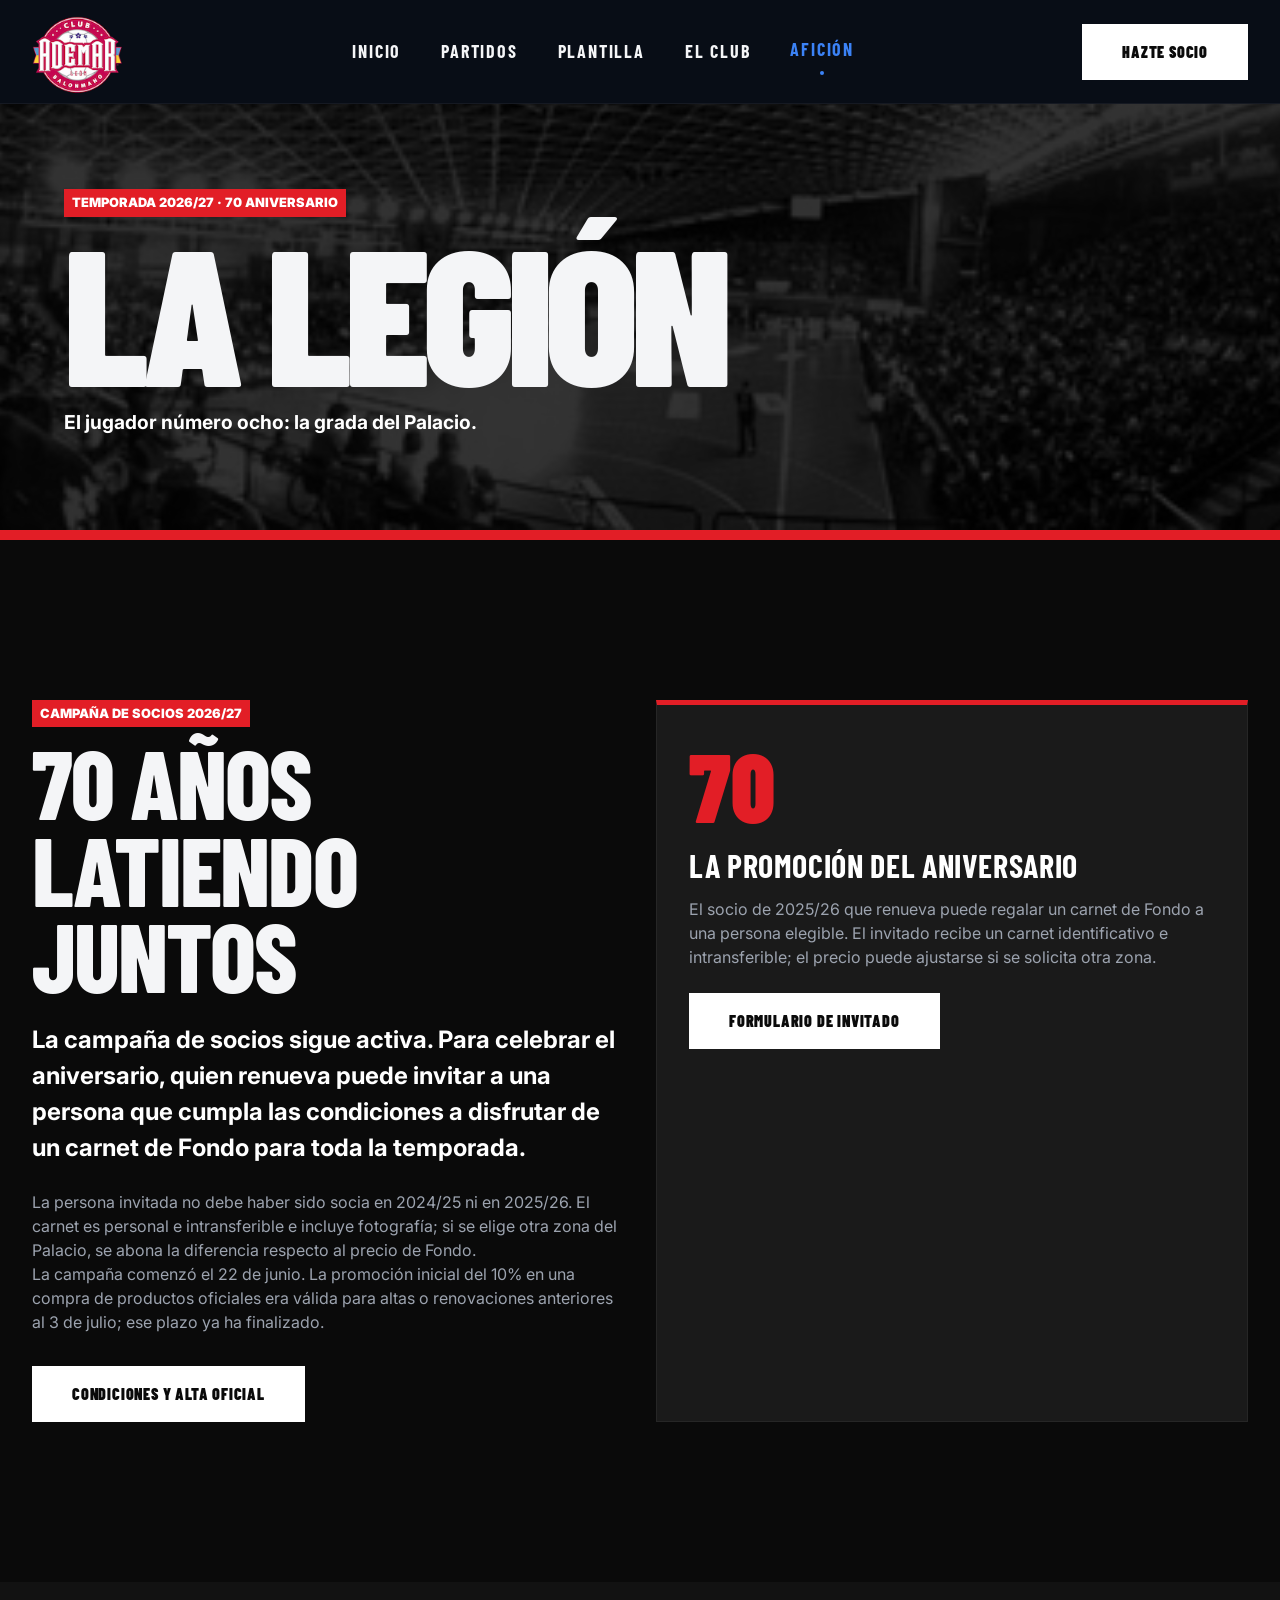
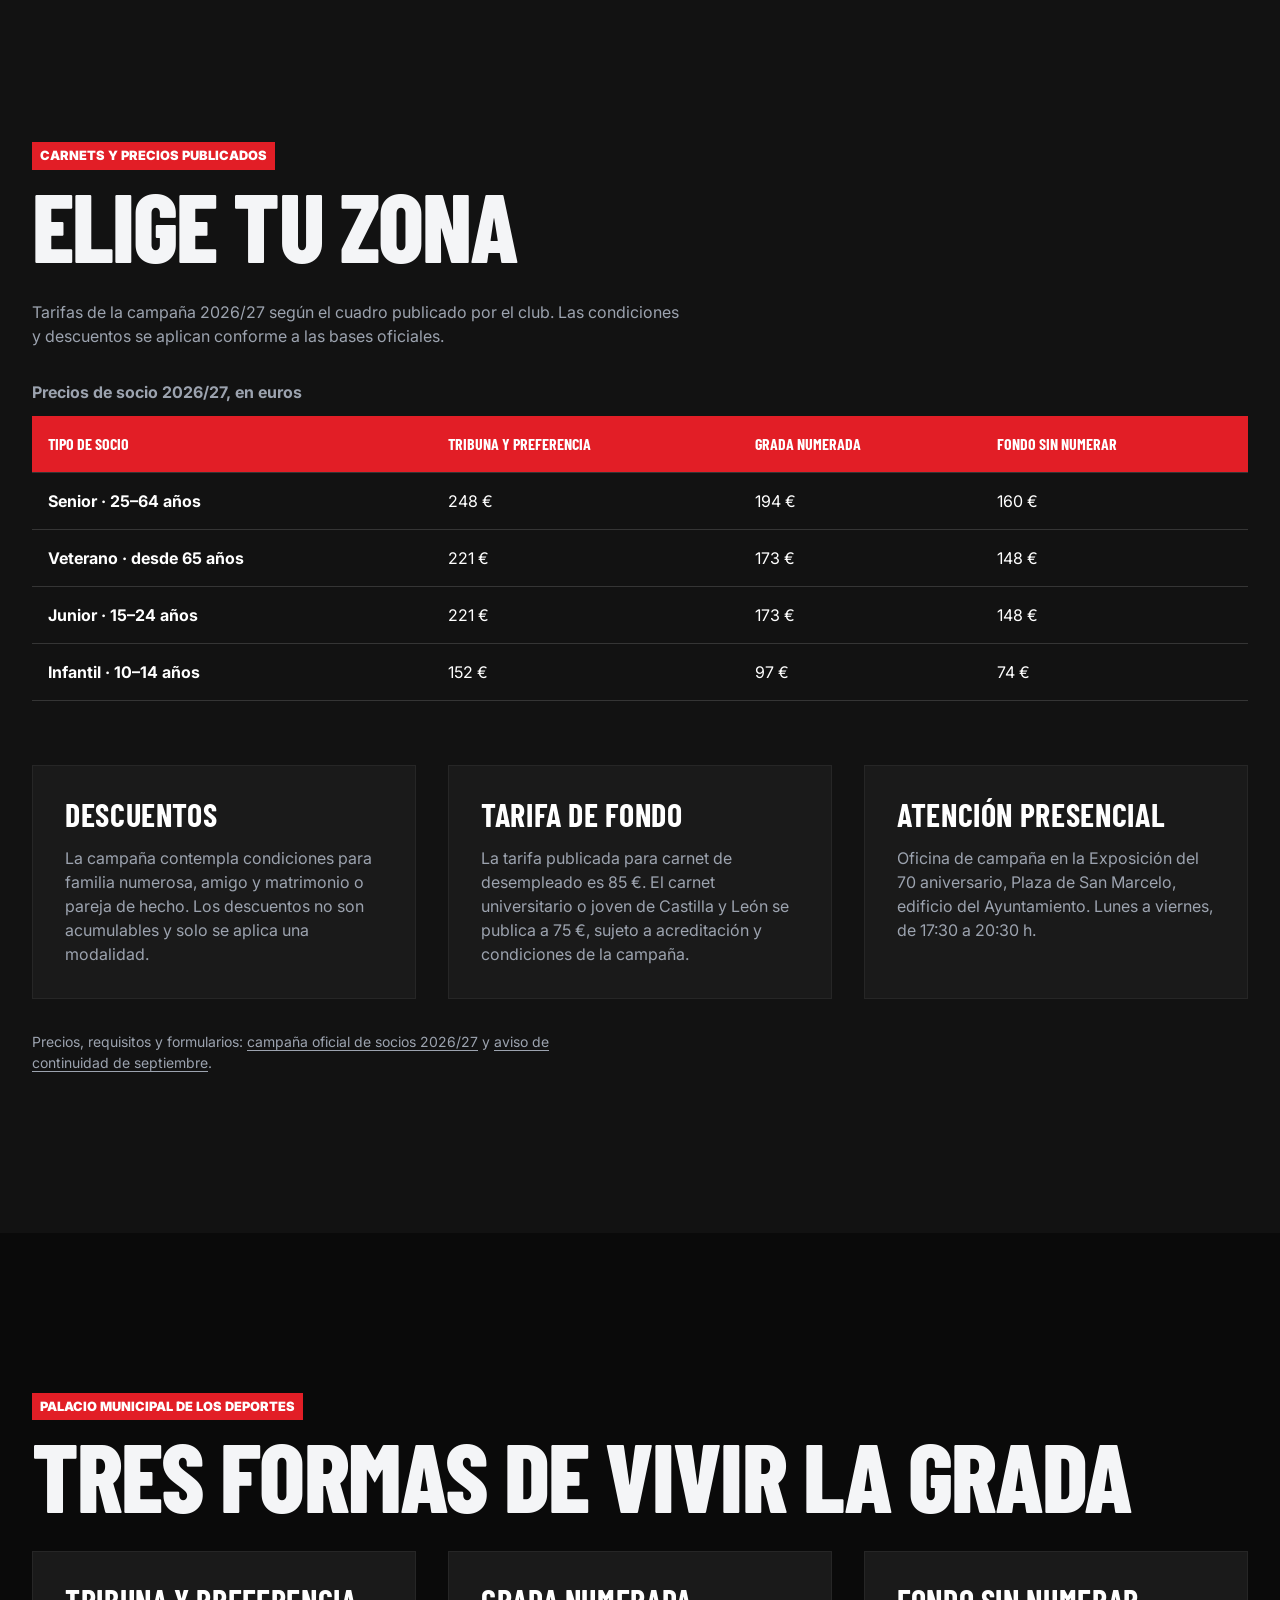
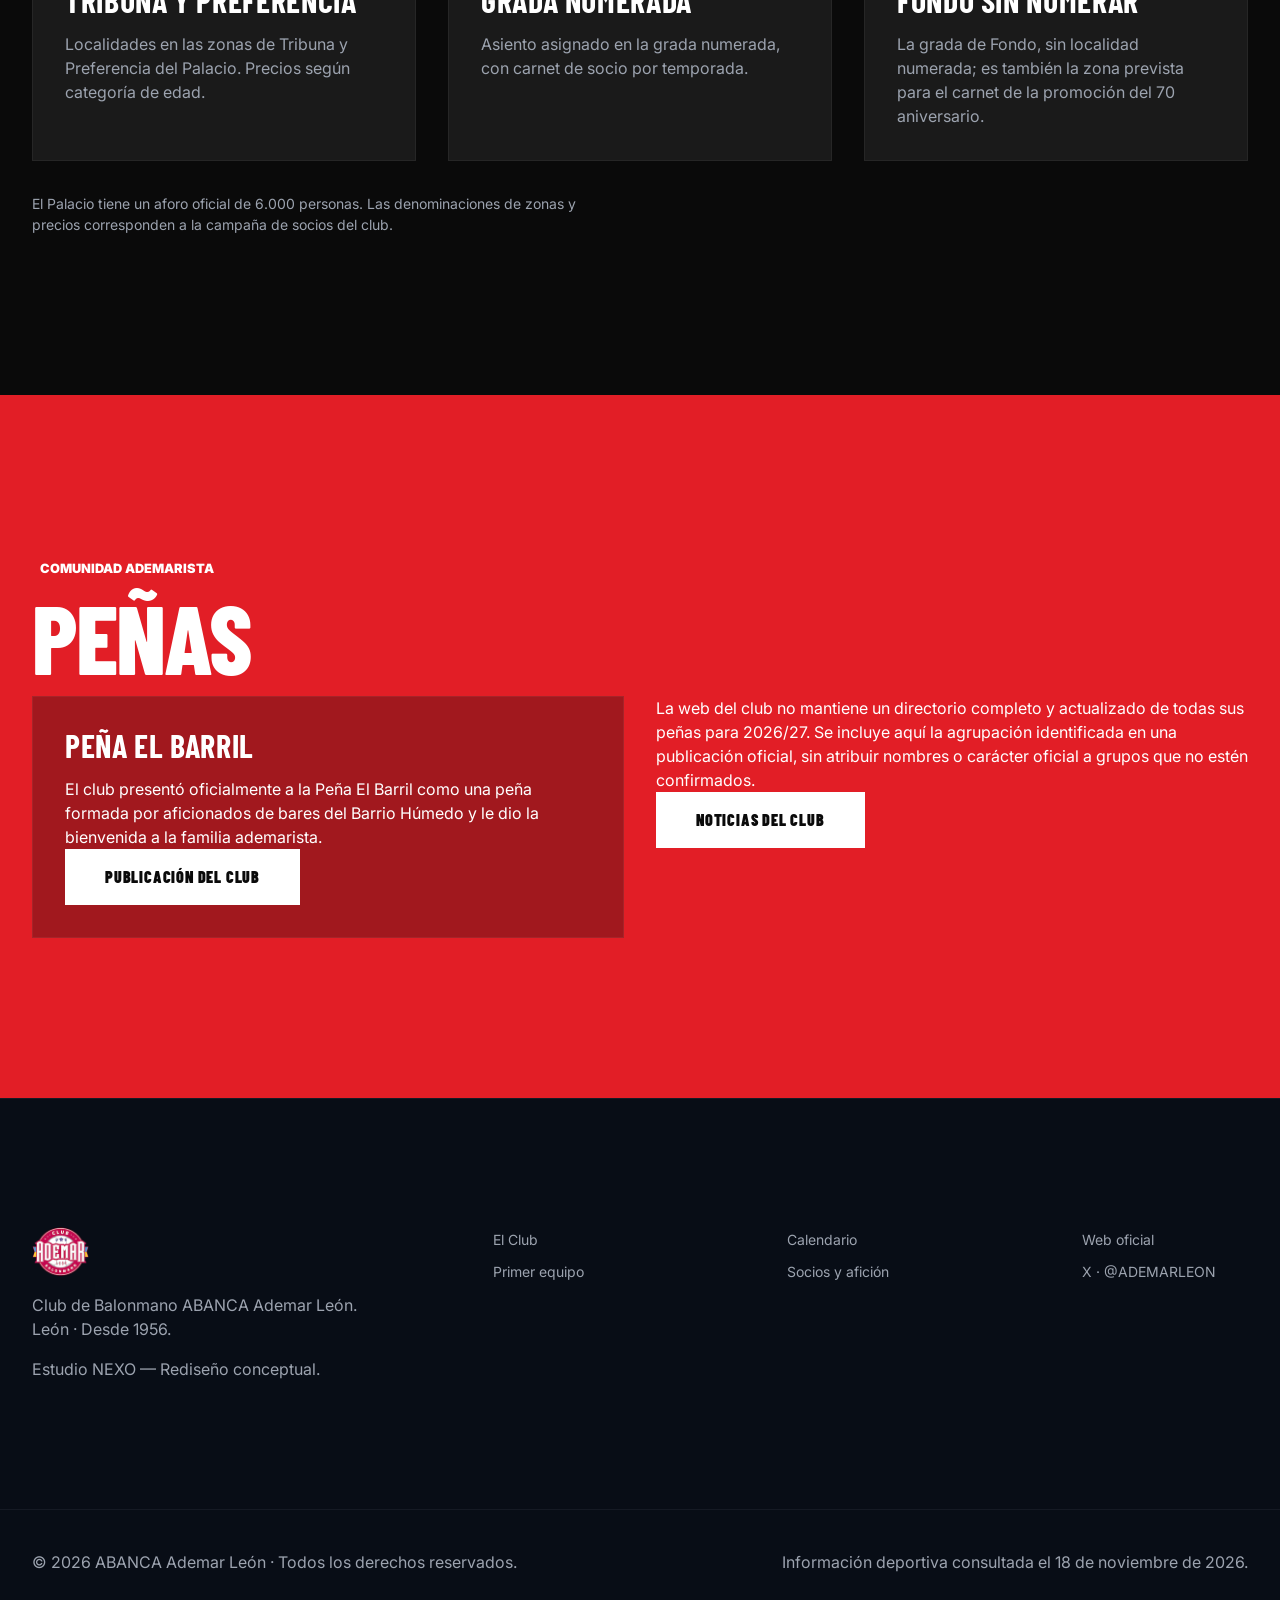
==== commit be84bcca: "fix(layout): corregir cuadrículas y navegación de escritorio" ====
--- a/aficion.html
+++ b/aficion.html
@@ -157,8 +157,8 @@
     <footer class="site-footer">
         <div class="footer-container">
             <div class="footer-brand">
-                <a href="index.html" aria-label="Volver al inicio">
-                    <img src="assets/images/logo.png" alt="ABANCA Ademar León" style="max-height: 50px;">
+                <a href="index.html" aria-label="Volver al inicio" class="footer-logo-link">
+                    <img src="assets/images/logo.png" alt="ABANCA Ademar León" class="footer-logo">
                 </a>
                 <p>Club de Balonmano ABANCA Ademar León.<br>León · Desde 1956.</p>
                 <p>Estudio NEXO — Rediseño conceptual.</p>
--- a/css/components.css
+++ b/css/components.css
@@ -120,6 +120,18 @@
   transition: max-height var(--transition-smooth);
 }
 
+.footer-logo-link {
+  display: inline-flex;
+  align-items: center;
+}
+
+.footer-logo {
+  display: block;
+  max-height: 50px;
+  width: auto;
+  object-fit: contain;
+}
+
 .site-header.is-scrolled .site-logo {
   max-height: 56px;
 }
--- a/css/responsive.css
+++ b/css/responsive.css
@@ -67,8 +67,8 @@
   }
 }
 
-/* Mobile & Tablet (Hasta 1199px) - Gestión de visibilidad del menú */
-@media (max-width: 1199px) {
+/* Móvil y tablet compacta (hasta 900px) - Gestión del menú */
+@media (max-width: 900px) {
   .main-nav {
     position: fixed;
     top: 88px;
@@ -104,17 +104,26 @@
   overflow: hidden;
 }
 
-/* Desktop (1200px en adelante) */
-@media (min-width: 1200px) {
-  .header-container {
-    height: 104px; /* Expansión para dar aire al escudo oficial */
-  }
+/* Escritorio compacto: navegación completa desde el ancho de portátil */
+@media (min-width: 901px) {
   .mobile-menu-toggle {
     display: none; /* Ocultamos explícitamente el botón toggle en escritorio */
   }
   .main-nav {
     display: block; /* Revelamos la navegación principal */
   }
+}
+
+/* Escritorio amplio */
+@media (min-width: 1200px) {
+  .site-header,
+  .header-container {
+    height: 104px;
+  }
+}
+
+.site-header.is-scrolled .header-container {
+  height: 72px;
 }
 
 /* ==========================================================================
--- a/css/elite.css
+++ b/css/elite.css
@@ -133,9 +133,17 @@
 /* Layout de Revista */
 .magazine-grid {
   display: grid;
-  grid-template-columns: repeat(12, 1fr);
+  grid-template-columns: repeat(12, minmax(0, 1fr));
   gap: var(--gutter);
 }
+
+.magazine-grid > * {
+  min-width: 0;
+}
+
+.span-4 { grid-column: span 4; }
+.span-6 { grid-column: span 6; }
+.span-8 { grid-column: span 8; }
 
 .section-padding {
   padding: 10rem 0;
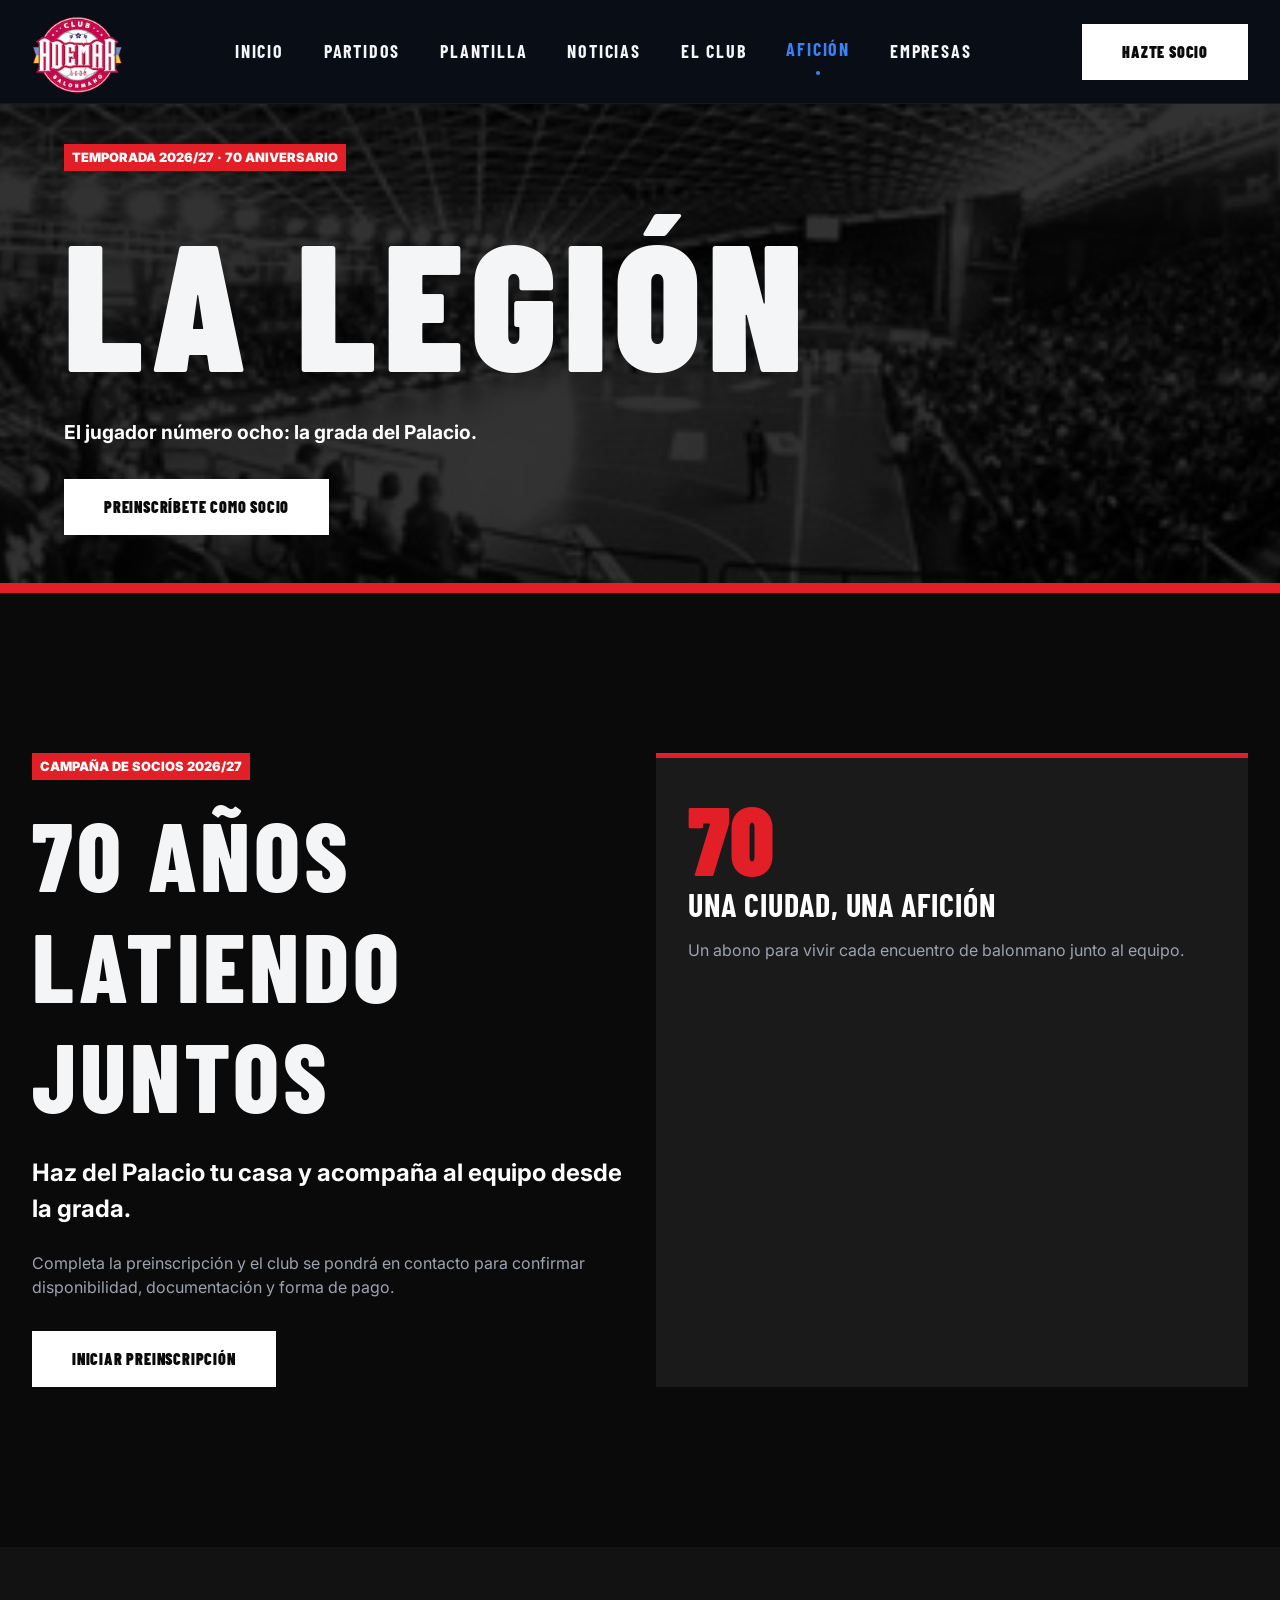
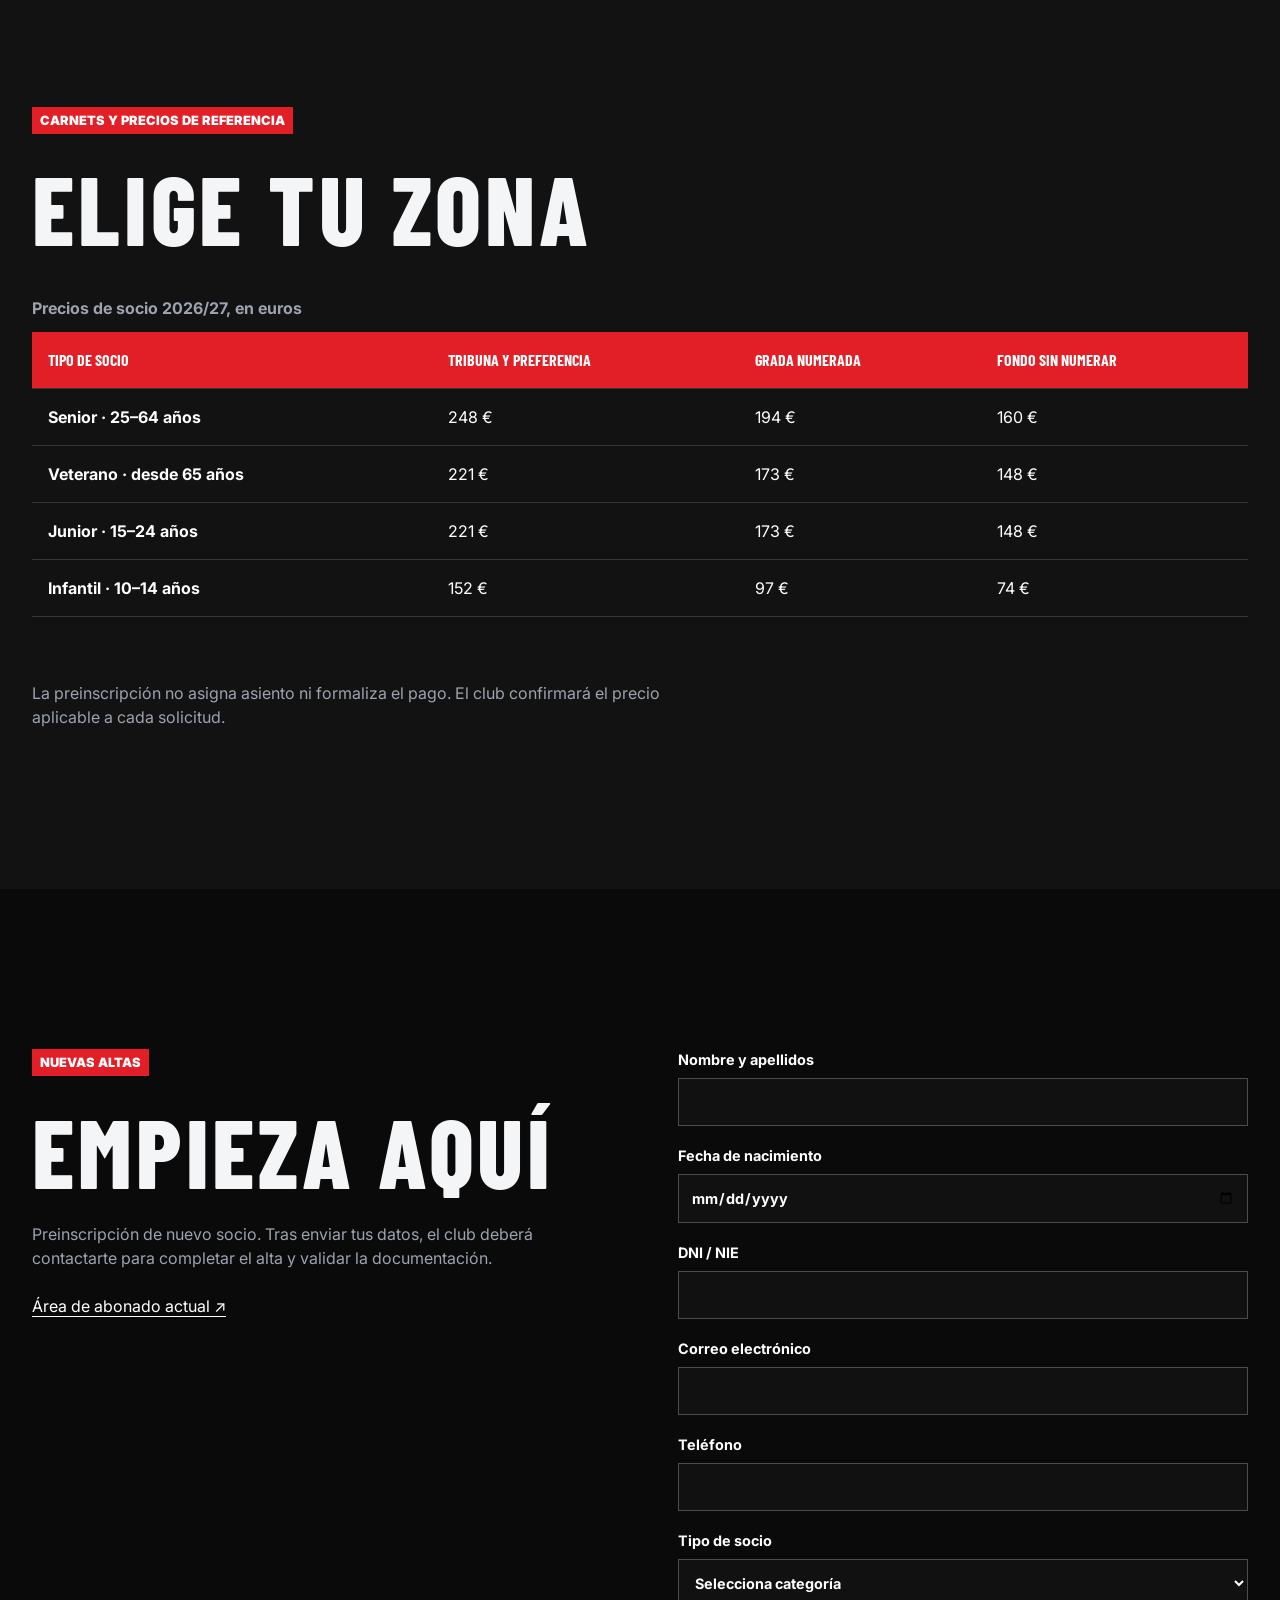
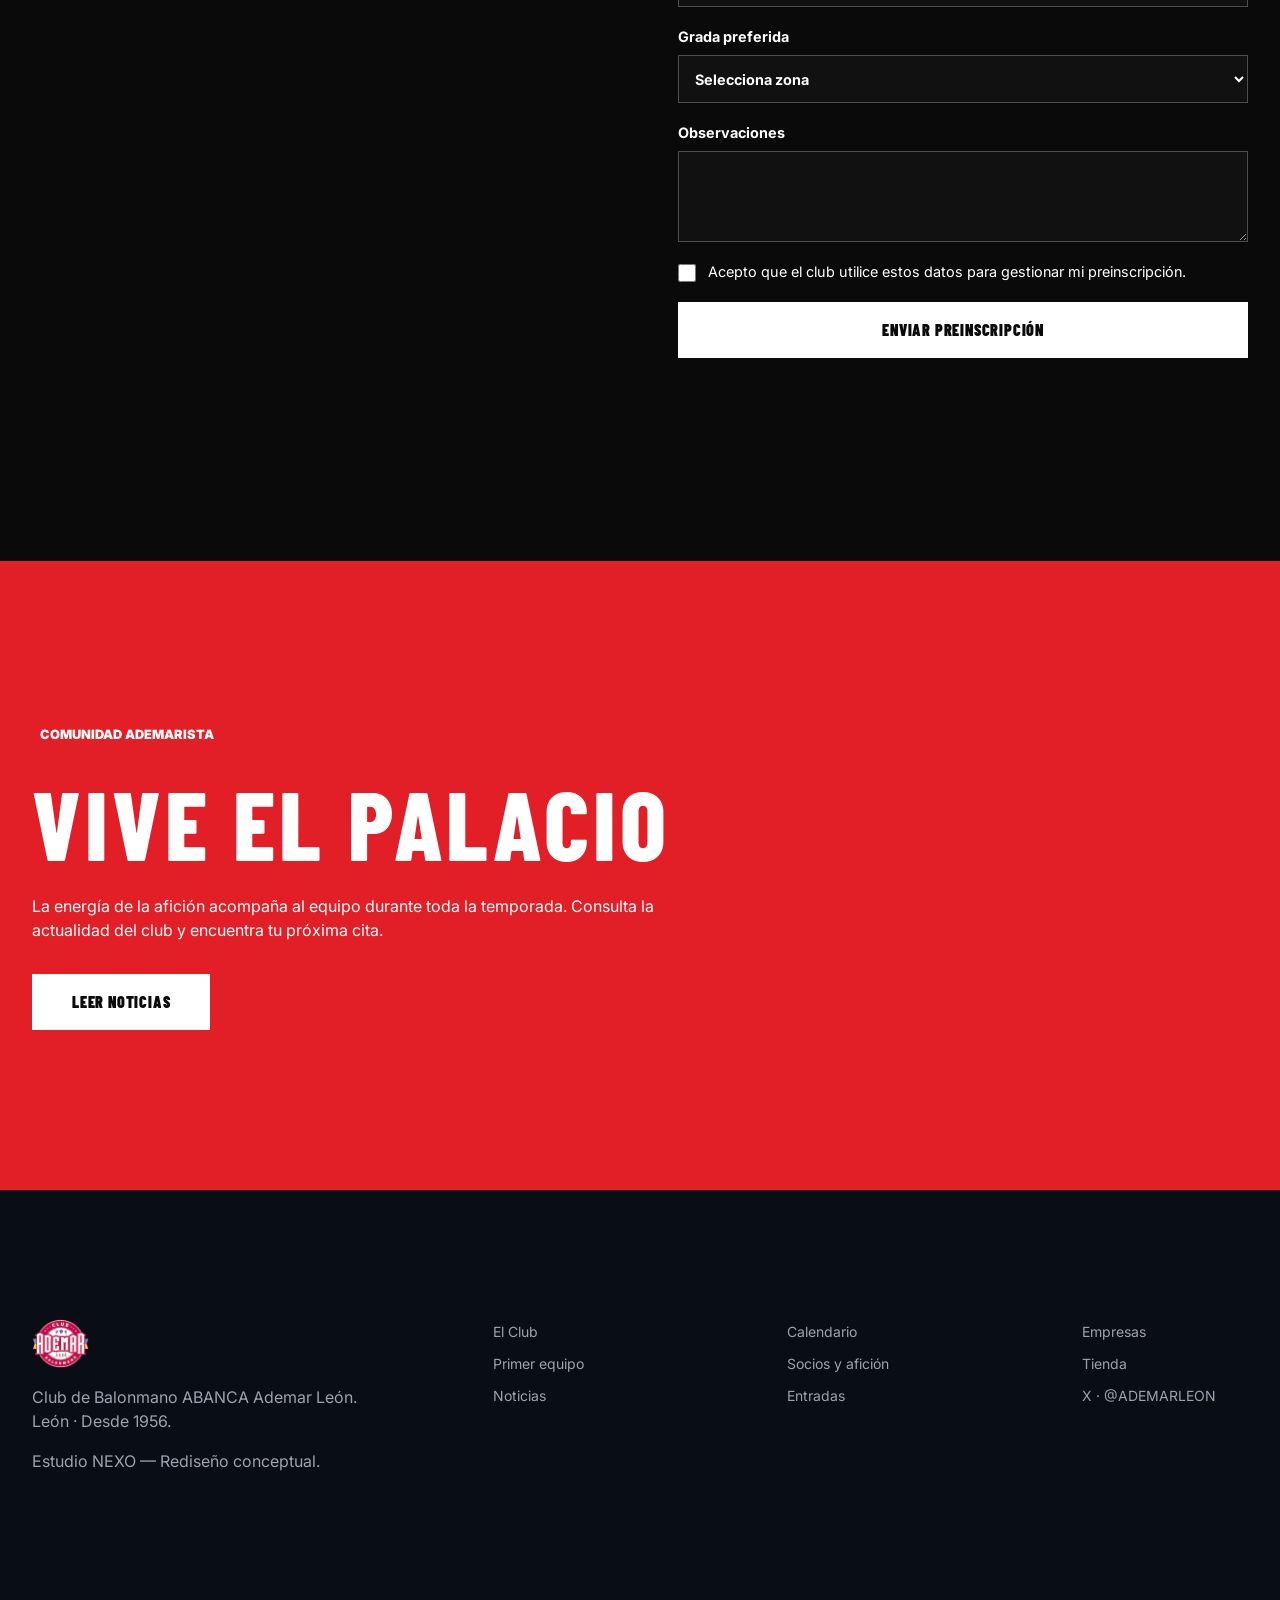
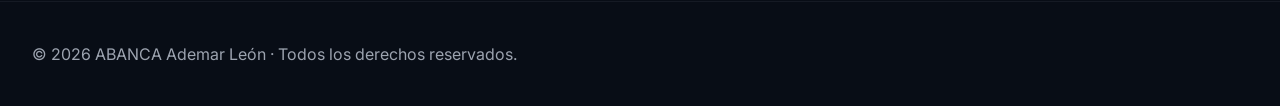
==== commit 9a6bcb52: "feat: centraliza datos y añade vistas internas del club" ====
--- a/aficion.html
+++ b/aficion.html
@@ -27,17 +27,19 @@
                     <li><a href="index.html">Inicio</a></li>
                     <li><a href="partidos.html">Partidos</a></li>
                     <li><a href="plantilla-equipo.html">Plantilla</a></li>
+                    <li><a href="noticias.html">Noticias</a></li>
                     <li><a href="club.html">El Club</a></li>
                     <li><a href="aficion.html" class="is-active" aria-current="page">Afición</a></li>
+                    <li><a href="empresas.html">Empresas</a></li>
                 </ul>
             </nav>
             <div class="header-actions">
-                <a href="aficion.html" class="btn-elite">Hazte socio</a>
+                <a href="aficion.html#alta-socio" class="btn-elite">Hazte socio</a>
             </div>
         </div>
     </header>
 
-    <main>
+        <main>
         <section class="hero-elite-sm">
             <div class="hero-bg-overlay" aria-hidden="true"></div>
             <img src="assets/images/palacio-deportes.jpg" alt="" class="hero-img-full">
@@ -45,48 +47,35 @@
                 <p class="tag-red">TEMPORADA 2026/27 · 70 ANIVERSARIO</p>
                 <h1 class="text-huge">LA LEGIÓN</h1>
                 <p class="hero-lead">El jugador número ocho: la grada del Palacio.</p>
+                <a href="#alta-socio" class="btn-elite mt-md">Preinscríbete como socio</a>
             </div>
         </section>
-
         <section class="section-padding" aria-labelledby="membership-title">
             <div class="section-container">
                 <div class="magazine-grid">
                     <div class="span-6">
                         <p class="tag-red">CAMPAÑA DE SOCIOS 2026/27</p>
                         <h2 class="text-title mb-sm" id="membership-title">70 AÑOS LATIENDO JUNTOS</h2>
-                        <p class="lead-elite">La campaña de socios sigue activa. Para celebrar el aniversario, quien renueva puede invitar a una persona que cumpla las condiciones a disfrutar de un carnet de Fondo para toda la temporada.</p>
-                        <p>La persona invitada no debe haber sido socia en 2024/25 ni en 2025/26. El carnet es personal e intransferible e incluye fotografía; si se elige otra zona del Palacio, se abona la diferencia respecto al precio de Fondo.</p>
-                        <p>La campaña comenzó el 22 de junio. La promoción inicial del 10% en una compra de productos oficiales era válida para altas o renovaciones anteriores al 3 de julio; ese plazo ya ha finalizado.</p>
-                        <a href="https://www.ademar.com/campana-de-socios-2026-2027/" class="btn-elite mt-md" target="_blank" rel="noopener noreferrer">Condiciones y alta oficial</a>
+                        <p class="lead-elite">Haz del Palacio tu casa y acompaña al equipo desde la grada.</p>
+                        <p>Completa la preinscripción y el club se pondrá en contacto para confirmar disponibilidad, documentación y forma de pago.</p>
+                        <a href="#alta-socio" class="btn-elite mt-md">Iniciar preinscripción</a>
                     </div>
-                    <div class="span-6">
-                        <article class="card-elite anniversary-card">
-                            <span class="anniversary-number">70</span>
-                            <h3 class="text-title-sm">LA PROMOCIÓN DEL ANIVERSARIO</h3>
-                            <p>El socio de 2025/26 que renueva puede regalar un carnet de Fondo a una persona elegible. El invitado recibe un carnet identificativo e intransferible; el precio puede ajustarse si se solicita otra zona.</p>
-                            <a href="https://p.berrly.com/ademarleon/registration/7356?lang=es" class="btn-elite" target="_blank" rel="noopener noreferrer">Formulario de invitado</a>
-                        </article>
+                    <div class="span-6 membership-callout">
+                        <span class="anniversary-number">70</span>
+                        <h3 class="text-title-sm">UNA CIUDAD, UNA AFICIÓN</h3>
+                        <p>Un abono para vivir cada encuentro de balonmano junto al equipo.</p>
                     </div>
                 </div>
             </div>
         </section>
-
         <section class="section-padding membership-section" aria-labelledby="prices-title">
             <div class="section-container">
-                <p class="tag-red">CARNETS Y PRECIOS PUBLICADOS</p>
+                <p class="tag-red">CARNETS Y PRECIOS DE REFERENCIA</p>
                 <h2 class="text-title mb-md" id="prices-title">ELIGE TU ZONA</h2>
-                <p>Tarifas de la campaña 2026/27 según el cuadro publicado por el club. Las condiciones y descuentos se aplican conforme a las bases oficiales.</p>
                 <div class="table-wrap">
                     <table class="membership-table">
                         <caption>Precios de socio 2026/27, en euros</caption>
-                        <thead>
-                            <tr>
-                                <th scope="col">Tipo de socio</th>
-                                <th scope="col">Tribuna y Preferencia</th>
-                                <th scope="col">Grada Numerada</th>
-                                <th scope="col">Fondo sin numerar</th>
-                            </tr>
-                        </thead>
+                        <thead><tr><th scope="col">Tipo de socio</th><th scope="col">Tribuna y Preferencia</th><th scope="col">Grada Numerada</th><th scope="col">Fondo sin numerar</th></tr></thead>
                         <tbody>
                             <tr><th scope="row">Senior · 25–64 años</th><td>248 €</td><td>194 €</td><td>160 €</td></tr>
                             <tr><th scope="row">Veterano · desde 65 años</th><td>221 €</td><td>173 €</td><td>148 €</td></tr>
@@ -95,61 +84,38 @@
                         </tbody>
                     </table>
                 </div>
-                <div class="magazine-grid discount-grid">
-                    <article class="span-4 card-elite">
-                        <h3 class="text-title-sm">DESCUENTOS</h3>
-                        <p>La campaña contempla condiciones para familia numerosa, amigo y matrimonio o pareja de hecho. Los descuentos no son acumulables y solo se aplica una modalidad.</p>
-                    </article>
-                    <article class="span-4 card-elite">
-                        <h3 class="text-title-sm">TARIFA DE FONDO</h3>
-                        <p>La tarifa publicada para carnet de desempleado es 85 €. El carnet universitario o joven de Castilla y León se publica a 75 €, sujeto a acreditación y condiciones de la campaña.</p>
-                    </article>
-                    <article class="span-4 card-elite">
-                        <h3 class="text-title-sm">ATENCIÓN PRESENCIAL</h3>
-                        <p>Oficina de campaña en la Exposición del 70 aniversario, Plaza de San Marcelo, edificio del Ayuntamiento. Lunes a viernes, de 17:30 a 20:30 h.</p>
-                    </article>
-                </div>
-                <p class="source-note">Precios, requisitos y formularios: <a href="https://www.ademar.com/campana-de-socios-2026-2027/" target="_blank" rel="noopener noreferrer">campaña oficial de socios 2026/27</a> y <a href="https://www.ademar.com/continuamos-con-la-campana-de-socios-2026-2027/" target="_blank" rel="noopener noreferrer">aviso de continuidad de septiembre</a>.</p>
+                <p>La preinscripción no asigna asiento ni formaliza el pago. El club confirmará el precio aplicable a cada solicitud.</p>
             </div>
         </section>
-
-        <section class="section-padding" aria-labelledby="stands-title">
-            <div class="section-container">
-                <p class="tag-red">PALACIO MUNICIPAL DE LOS DEPORTES</p>
-                <h2 class="text-title mb-md" id="stands-title">TRES FORMAS DE VIVIR LA GRADA</h2>
-                <div class="magazine-grid">
-                    <article class="span-4 card-elite">
-                        <h3 class="text-title-sm">TRIBUNA Y PREFERENCIA</h3>
-                        <p>Localidades en las zonas de Tribuna y Preferencia del Palacio. Precios según categoría de edad.</p>
-                    </article>
-                    <article class="span-4 card-elite">
-                        <h3 class="text-title-sm">GRADA NUMERADA</h3>
-                        <p>Asiento asignado en la grada numerada, con carnet de socio por temporada.</p>
-                    </article>
-                    <article class="span-4 card-elite">
-                        <h3 class="text-title-sm">FONDO SIN NUMERAR</h3>
-                        <p>La grada de Fondo, sin localidad numerada; es también la zona prevista para el carnet de la promoción del 70 aniversario.</p>
-                    </article>
+        <section class="section-padding" id="alta-socio" aria-labelledby="membership-form-title">
+            <div class="section-container membership-form-layout">
+                <div>
+                    <p class="tag-red">NUEVAS ALTAS</p>
+                    <h2 class="text-title" id="membership-form-title">EMPIEZA AQUÍ</h2>
+                    <p>Preinscripción de nuevo socio. Tras enviar tus datos, el club deberá contactarte para completar el alta y validar la documentación.</p>
+                    <a href="https://www.ademar.com/" class="secondary-link" target="_blank" rel="noopener noreferrer">Área de abonado actual ↗</a>
                 </div>
-                <p class="source-note">El Palacio tiene un aforo oficial de 6.000 personas. Las denominaciones de zonas y precios corresponden a la campaña de socios del club.</p>
+                <form class="local-form" method="post" data-local-form="membership">
+                    <label>Nombre y apellidos<input name="nombre" autocomplete="name" required></label>
+                    <label>Fecha de nacimiento<input name="fechaNacimiento" type="date" autocomplete="bday" required></label>
+                    <label>DNI / NIE<input name="documento" autocomplete="off" required></label>
+                    <label>Correo electrónico<input name="email" type="email" autocomplete="email" required></label>
+                    <label>Teléfono<input name="telefono" type="tel" autocomplete="tel" required></label>
+                    <label>Tipo de socio<select name="tipoSocio" required><option value="">Selecciona categoría</option><option>Senior · 25–64 años</option><option>Veterano · desde 65 años</option><option>Junior · 15–24 años</option><option>Infantil · 10–14 años</option></select></label>
+                    <label>Grada preferida<select name="grada" required><option value="">Selecciona zona</option><option>Tribuna</option><option>Preferencia</option><option>Grada numerada</option><option>Fondo sin numerar</option></select></label>
+                    <label>Observaciones<textarea name="observaciones" rows="3"></textarea></label>
+                    <label class="checkbox-label"><input type="checkbox" name="privacidad" required> Acepto que el club utilice estos datos para gestionar mi preinscripción.</label>
+                    <button class="btn-elite" type="submit">Enviar preinscripción</button>
+                    <p class="form-feedback" data-form-feedback role="status" aria-live="polite"></p>
+                </form>
             </div>
         </section>
-
         <section class="section-padding bg-red" aria-labelledby="peñas-title">
             <div class="section-container">
                 <p class="tag-red">COMUNIDAD ADEMARISTA</p>
-                <h2 class="text-title text-white" id="peñas-title">PEÑAS</h2>
-                <div class="magazine-grid">
-                    <article class="span-6 card-elite peña-card">
-                        <h3 class="text-title-sm text-white">PEÑA EL BARRIL</h3>
-                        <p class="text-white">El club presentó oficialmente a la Peña El Barril como una peña formada por aficionados de bares del Barrio Húmedo y le dio la bienvenida a la familia ademarista.</p>
-                        <a href="https://www.ademar.com/pena-el-barril-nueva-pena-del-abanca-ademar-bienvenidos/" class="btn-elite" target="_blank" rel="noopener noreferrer">Publicación del club</a>
-                    </article>
-                    <div class="span-6">
-                        <p class="text-white">La web del club no mantiene un directorio completo y actualizado de todas sus peñas para 2026/27. Se incluye aquí la agrupación identificada en una publicación oficial, sin atribuir nombres o carácter oficial a grupos que no estén confirmados.</p>
-                        <a href="https://www.ademar.com/noticias/" class="btn-elite" target="_blank" rel="noopener noreferrer">Noticias del club</a>
-                    </div>
-                </div>
+                <h2 class="text-title text-white" id="peñas-title">VIVE EL PALACIO</h2>
+                <p class="text-white">La energía de la afición acompaña al equipo durante toda la temporada. Consulta la actualidad del club y encuentra tu próxima cita.</p>
+                <a href="noticias.html" class="btn-elite mt-md">Leer noticias</a>
             </div>
         </section>
     </main>
@@ -166,19 +132,21 @@
             <ul class="footer-list">
                 <li><a href="club.html">El Club</a></li>
                 <li><a href="plantilla-equipo.html">Primer equipo</a></li>
+                <li><a href="noticias.html">Noticias</a></li>
             </ul>
             <ul class="footer-list">
                 <li><a href="partidos.html">Calendario</a></li>
                 <li><a href="aficion.html">Socios y afición</a></li>
+                <li><a href="entradas.html">Entradas</a></li>
             </ul>
             <ul class="footer-list">
-                <li><a href="https://www.ademar.com/" target="_blank" rel="noopener noreferrer">Web oficial</a></li>
+                <li><a href="empresas.html">Empresas</a></li>
+                <li><a href="tienda.html">Tienda</a></li>
                 <li><a href="https://twitter.com/ADEMARLEON" target="_blank" rel="noopener noreferrer">X · @ADEMARLEON</a></li>
             </ul>
         </div>
         <div class="footer-bottom">
             <p>© <span data-current-year>2026</span> ABANCA Ademar León · Todos los derechos reservados.</p>
-            <p>Información deportiva consultada el 18 de noviembre de 2026.</p>
         </div>
     </footer>
 
@@ -193,7 +161,7 @@
         .mb-md { margin-bottom: 2rem; }
         .mt-md { margin-top: 2rem; display: inline-block; }
         .lead-elite { font-size: clamp(1.15rem, 2vw, 1.5rem); font-weight: 700; color: var(--color-white); margin-bottom: 1.5rem; }
-        .text-title-sm { font-family: var(--font-display); font-size: 2rem; line-height: 1; margin-bottom: 1rem; color: var(--color-white); }
+        .text-title-sm { font-family: var(--font-display); font-size: 2rem; line-height: 1.15; letter-spacing: 0.03em; margin-bottom: 1rem; color: var(--color-white); }
         .anniversary-card { height: 100%; border-top: 5px solid var(--color-red); }
         .anniversary-number { display: block; font-family: var(--font-display); font-size: 6rem; font-weight: 900; color: var(--color-red); line-height: 1; }
         .anniversary-card h3 { margin: 1rem 0; }
@@ -205,14 +173,12 @@
         .membership-table th, .membership-table td { border-bottom: 1px solid rgba(255,255,255,0.15); padding: 1rem; }
         .membership-table thead th { background: var(--color-red); color: var(--color-white); font-family: var(--font-display); text-transform: uppercase; }
         .membership-table tbody th { font-weight: 700; }
-        .discount-grid { margin-top: 3rem; }
-        .discount-grid .span-4 { grid-column: span 4; }
-        .source-note { margin-top: 2rem; font-size: 0.875rem; }
-        .source-note a { text-decoration: underline; text-underline-offset: 0.2em; }
+        .membership-callout { padding: 2rem; border-top: 5px solid var(--color-red); background: #1a1a1a; }
         .bg-red { background: var(--color-red); }
         .peña-card { background: rgba(10,10,10,0.3); }
         @media(max-width: 900px) { .span-6, .discount-grid .span-4, .span-4 { grid-column: span 12; } .hero-elite-sm { min-height: 50vh; } }
     </style>
+    <script src="js/data-fallback.js" defer></script>
     <script src="js/main.js" defer></script>
 </body>
 </html>
--- a/css/main.css
+++ b/css/main.css
@@ -143,7 +143,7 @@
   font-family: var(--font-heading);
   text-transform: uppercase;
   font-weight: 700;
-  line-height: 0.95;
+  line-height: 1.12;
   color: var(--color-text-light);
   margin-bottom: var(--space-sm);
   letter-spacing: 0.02em;
@@ -154,15 +154,20 @@
 h1 {
   font-size: clamp(4rem, 8vw, 8rem);
   font-weight: 900; /* Extra impacto */
-  letter-spacing: 0.01em;
+  line-height: 1.1;
+  letter-spacing: 0.04em;
 }
 
 h2 {
   font-size: clamp(2.5rem, 5vw, 4.5rem);
+  line-height: 1.12;
+  letter-spacing: 0.04em;
 }
 
 h3 {
   font-size: clamp(1.75rem, 3vw, 2.5rem);
+  line-height: 1.12;
+  letter-spacing: 0.03em;
 }
 
 h4 {
--- a/css/components.css
+++ b/css/components.css
@@ -642,6 +642,350 @@
   }
 }
 
+/* Estados y componentes para las vistas basadas en JSON */
+  .data-message {
+    color: var(--color-text-muted);
+    padding: 1.5rem 0;
+  }
+
+  .news-main,
+  .news-item-sm {
+    overflow: hidden;
+  }
+
+  .news-item-sm > a {
+    display: block;
+  }
+
+  .news-item-sm img {
+    width: 100%;
+    aspect-ratio: 16 / 9;
+    object-fit: cover;
+    margin-bottom: 1.25rem;
+  }
+
+  .news-item-sm .date,
+  .news-item-sm h3,
+  .news-item-sm p {
+    display: block;
+    margin-inline: 1.25rem;
+  }
+
+  .news-item-sm p {
+    margin-bottom: 1.25rem;
+  }
+
+  .news-filters,
+  .roster-filters {
+    display: flex;
+    flex-wrap: wrap;
+    gap: 1rem;
+    margin: 2rem 0;
+  }
+
+  .news-filters label,
+  .local-form label {
+    display: grid;
+    gap: 0.45rem;
+    color: var(--color-white);
+    font-size: 0.9rem;
+    font-weight: 700;
+  }
+
+  .news-filters select,
+  .local-form input,
+  .local-form select,
+  .local-form textarea {
+    width: 100%;
+    min-height: 3rem;
+    padding: 0.75rem;
+    border: 1px solid rgba(255, 255, 255, 0.25);
+    background: #111;
+    color: var(--color-white);
+  }
+
+  .news-filters select {
+    min-width: 12rem;
+  }
+
+  .local-form {
+    display: grid;
+    gap: 1.2rem;
+    width: 100%;
+  }
+
+  .local-form textarea {
+    resize: vertical;
+  }
+
+  .local-form .checkbox-label {
+    display: flex;
+    align-items: flex-start;
+    gap: 0.75rem;
+    font-weight: 400;
+  }
+
+  .local-form .checkbox-label input {
+    width: 1.1rem;
+    min-height: 1.1rem;
+    margin-top: 0.2rem;
+    accent-color: var(--color-red);
+  }
+
+  .form-feedback {
+    min-height: 1.5rem;
+    color: #a7f3d0;
+  }
+
+  .form-feedback.is-error {
+    color: #fecaca;
+  }
+
+  .secondary-link {
+    display: inline-block;
+    margin-top: 1.5rem;
+    text-decoration: underline;
+    text-underline-offset: 0.25em;
+  }
+
+  .roster-filters button {
+    padding: 0.65rem 1rem;
+    border-bottom: 2px solid rgba(255, 255, 255, 0.25);
+    color: var(--color-text-muted);
+    cursor: pointer;
+    text-transform: uppercase;
+    font-weight: 700;
+    letter-spacing: 0.04em;
+  }
+
+  .roster-filters button:hover,
+  .roster-filters button.is-active {
+    border-color: var(--color-red);
+    color: var(--color-white);
+  }
+
+  .player-card {
+    grid-column: span 4;
+    overflow: hidden;
+    padding: 0;
+  }
+
+  .player-card-button {
+    display: block;
+    width: 100%;
+    height: 100%;
+    text-align: left;
+    cursor: pointer;
+  }
+
+  .player-photo {
+    width: 100%;
+    aspect-ratio: 3 / 2;
+    object-fit: cover;
+    background: #171717;
+  }
+
+  .player-info {
+    display: grid;
+    grid-template-columns: auto 1fr;
+    gap: 0.4rem 1rem;
+    align-items: baseline;
+    padding: 1.25rem;
+  }
+
+  .player-info h3 {
+    grid-column: 2;
+    grid-row: 1;
+    margin: 0;
+    font-size: clamp(1.3rem, 2vw, 1.8rem);
+    line-height: 1.15;
+  }
+
+  .player-number {
+    grid-column: 1;
+    grid-row: 1 / span 2;
+    color: var(--color-red);
+    font: 900 2.5rem/1 var(--font-display);
+  }
+
+  .stats-mini {
+    grid-column: 2;
+    color: #ff6b70;
+    font-size: 0.8rem;
+    font-weight: 700;
+    letter-spacing: 0.06em;
+    text-transform: uppercase;
+  }
+
+  .staff-card {
+    grid-column: span 6;
+  }
+
+  .staff-role {
+    color: #ff6b70;
+    font-size: 0.8rem;
+    font-weight: 700;
+    letter-spacing: 0.06em;
+    text-transform: uppercase;
+  }
+
+  .staff-card h3 {
+    margin-top: 0.75rem;
+    line-height: 1.15;
+  }
+
+  .player-dialog {
+    width: min(94vw, 760px);
+    max-height: 90vh;
+    margin: auto;
+    padding: clamp(1.25rem, 4vw, 3rem);
+    border: 1px solid rgba(255, 255, 255, 0.2);
+    border-top: 5px solid var(--color-red);
+    background: var(--color-carbon);
+    color: var(--color-white);
+  }
+
+  .player-dialog::backdrop {
+    background: rgba(0, 0, 0, 0.82);
+  }
+
+  .player-dialog-close {
+    position: absolute;
+    top: 0.75rem;
+    right: 1rem;
+    color: var(--color-white);
+    font-size: 2rem;
+    cursor: pointer;
+  }
+
+  .player-detail-photo {
+    width: 100%;
+    max-height: 24rem;
+    margin-bottom: 1.5rem;
+    object-fit: cover;
+  }
+
+  .player-facts,
+  .match-acta {
+    margin: 1.5rem 0;
+  }
+
+  .player-facts div,
+  .match-acta div {
+    display: grid;
+    grid-template-columns: minmax(8rem, 1fr) 2fr;
+    gap: 1rem;
+    padding: 0.75rem 0;
+    border-bottom: 1px solid rgba(255, 255, 255, 0.15);
+  }
+
+  .player-facts dt,
+  .match-acta dt {
+    color: var(--color-white);
+    font-weight: 700;
+  }
+
+  .player-facts dd,
+  .match-acta dd {
+    color: var(--color-text-muted);
+  }
+
+  .player-socials {
+    display: flex;
+    gap: 1rem;
+    margin-top: 1rem;
+  }
+
+  .match-detail-score {
+    margin: 3rem 0;
+    padding: 2rem 0;
+    border-block: 1px solid rgba(255, 255, 255, 0.2);
+    text-align: center;
+  }
+
+  .match-score {
+    font: 900 clamp(3rem, 12vw, 7rem)/1.15 var(--font-display);
+    letter-spacing: 0.04em;
+  }
+
+  .match-score span {
+    color: var(--color-red);
+  }
+
+  .match-detail-score p {
+    margin: 1rem auto 0;
+    text-transform: capitalize;
+  }
+
+  .match-detail-columns {
+    display: grid;
+    grid-template-columns: repeat(2, minmax(0, 1fr));
+    gap: 2rem;
+    margin-bottom: 3rem;
+  }
+
+  .match-detail-columns section:first-child {
+    grid-column: 1 / -1;
+  }
+
+  .news-detail {
+    max-width: 900px;
+  }
+
+  .news-detail-image {
+    width: 100%;
+    max-height: 34rem;
+    margin: 2rem 0;
+    object-fit: cover;
+  }
+
+  .news-detail-copy p {
+    margin: 1rem 0;
+  }
+
+  .match-actions,
+  .hero-actions {
+    display: flex;
+    flex-wrap: wrap;
+    justify-content: center;
+    gap: 1rem;
+  }
+
+  .section-link-row {
+    margin-top: 2rem;
+  }
+
+  .team-shield-placeholder {
+    display: grid;
+    place-items: center;
+    width: 80px;
+    height: 80px;
+    border: 1px solid rgba(255, 255, 255, 0.25);
+    color: var(--color-white);
+    font: 900 1.5rem/1 var(--font-display);
+  }
+
+  @media (max-width: 900px) {
+    .player-card,
+    .staff-card {
+      grid-column: span 6;
+    }
+  }
+
+  @media (max-width: 600px) {
+    .player-card,
+    .staff-card,
+    .match-detail-columns section,
+    .match-detail-columns section:first-child {
+      grid-column: 1 / -1;
+    }
+
+    .player-facts div,
+    .match-acta div {
+      grid-template-columns: 1fr;
+      gap: 0.25rem;
+    }
+  }
 /* Modal editorial para integraciones externas */
 .nexo-modal {
   position: fixed;
--- a/css/responsive.css
+++ b/css/responsive.css
@@ -62,13 +62,14 @@
 
 /* Mobile Pequeño (Hasta 767px) */
 @media (max-width: 767px) {
-  .header-actions .btn {
+  .header-actions .btn,
+  .header-actions .btn-elite {
     display: none; /* Ocultamos el CTA en móvil para dar prioridad al menú y la marca */
   }
 }
 
 /* Móvil y tablet compacta (hasta 900px) - Gestión del menú */
-@media (max-width: 900px) {
+@media (max-width: 1200px) {
   .main-nav {
     position: fixed;
     top: 88px;
@@ -105,7 +106,7 @@
 }
 
 /* Escritorio compacto: navegación completa desde el ancho de portátil */
-@media (min-width: 901px) {
+@media (min-width: 1201px) {
   .mobile-menu-toggle {
     display: none; /* Ocultamos explícitamente el botón toggle en escritorio */
   }
@@ -115,7 +116,7 @@
 }
 
 /* Escritorio amplio */
-@media (min-width: 1200px) {
+@media (min-width: 1201px) {
   .site-header,
   .header-container {
     height: 104px;
@@ -194,7 +195,7 @@
 }
 
 /* Ajuste específico de altura a partir de Desktop */
-@media (min-width: 1200px) {
+@media (min-width: 1201px) {
   .hero-section {
     padding-top: 104px; /* Sincronizado con la altura expandida del header */
   }
@@ -471,4 +472,14 @@
   .match-status {
     font-size: 2.25rem;
   }
+
+  .section-padding {
+    padding: 7rem 0 4rem;
+  }
+
+  .text-huge {
+    font-size: clamp(2.9rem, 13vw, 5rem);
+    letter-spacing: 0.03em;
+    padding-top: 0.14em;
+  }
 }
--- a/css/elite.css
+++ b/css/elite.css
@@ -70,20 +70,22 @@
 .text-huge {
   font-family: var(--font-display);
   font-weight: 900;
-  font-size: clamp(5rem, 15vw, 12rem);
-  line-height: 0.85;
+  font-size: clamp(3.2rem, 14vw, 12rem);
+  line-height: 1.12;
   text-transform: uppercase;
-  letter-spacing: -0.04em;
+  letter-spacing: 0.04em;
   font-stretch: 110%;
+  padding-top: 0.1em;
 }
 
 .text-title {
   font-family: var(--font-display);
   font-weight: 800;
   font-size: clamp(2.5rem, 8vw, 6rem);
-  line-height: 0.9;
+  line-height: 1.15;
   text-transform: uppercase;
-  letter-spacing: -0.02em;
+  letter-spacing: 0.04em;
+  padding-top: 0.08em;
 }
 
 /* Componentes Radicales */
@@ -148,3 +150,121 @@
 .section-padding {
   padding: 10rem 0;
 }
+
+.btn-elite-red {
+  background: var(--color-red);
+  color: var(--color-white);
+}
+
+.btn-elite-red:hover {
+  background: var(--color-white);
+  color: var(--color-carbon);
+}
+
+.hero-actions {
+  justify-content: flex-start;
+  margin-top: 1rem;
+}
+
+.sponsors-strip {
+  padding: 6rem 0;
+  background: #141414;
+  border-block: 1px solid rgba(255, 255, 255, 0.12);
+}
+
+.sponsors-grid {
+  display: flex;
+  flex-wrap: wrap;
+  align-items: center;
+  justify-content: space-between;
+  gap: 2rem;
+  margin: 3rem 0;
+}
+
+.sponsors-grid img {
+  width: min(100%, 18rem);
+  height: 5rem;
+}
+
+.shop-teaser,
+.ticket-layout,
+.business-form-layout,
+.membership-form-layout {
+  display: grid;
+  grid-template-columns: repeat(2, minmax(0, 1fr));
+  align-items: start;
+  gap: clamp(2rem, 6vw, 6rem);
+}
+
+#alta-socio {
+  scroll-margin-top: 100px;
+}
+
+.business-intro {
+  max-width: 46rem;
+  margin: 2rem 0 4rem;
+}
+
+.sponsor-tiers {
+  margin-top: 2rem;
+}
+
+.sponsor-rate {
+  margin-top: 1.5rem;
+  color: var(--color-white);
+  font-weight: 700;
+}
+
+.shop-feature {
+  display: grid;
+  grid-template-columns: 1.2fr 1fr;
+  align-items: center;
+  gap: 3rem;
+  margin: 3rem 0;
+}
+
+.shop-feature img {
+  width: 100%;
+  max-height: 32rem;
+  object-fit: cover;
+}
+
+.shop-request {
+  max-width: 42rem;
+  padding-top: 3rem;
+  border-top: 1px solid rgba(255, 255, 255, 0.2);
+}
+
+.bg-white .local-form label {
+  color: var(--color-carbon);
+}
+
+.bg-white .local-form input,
+.bg-white .local-form select,
+.bg-white .local-form textarea {
+  background: #fff;
+  color: var(--color-carbon);
+  border-color: #9ca3af;
+}
+
+.bg-white .form-feedback {
+  color: #166534;
+}
+
+.bg-white .form-feedback.is-error {
+  color: #991b1b;
+}
+
+@media (max-width: 900px) {
+  .shop-teaser,
+  .ticket-layout,
+  .business-form-layout,
+  .membership-form-layout,
+  .shop-feature {
+    grid-template-columns: 1fr;
+  }
+
+  .sponsors-grid {
+    justify-content: flex-start;
+  }
+}
